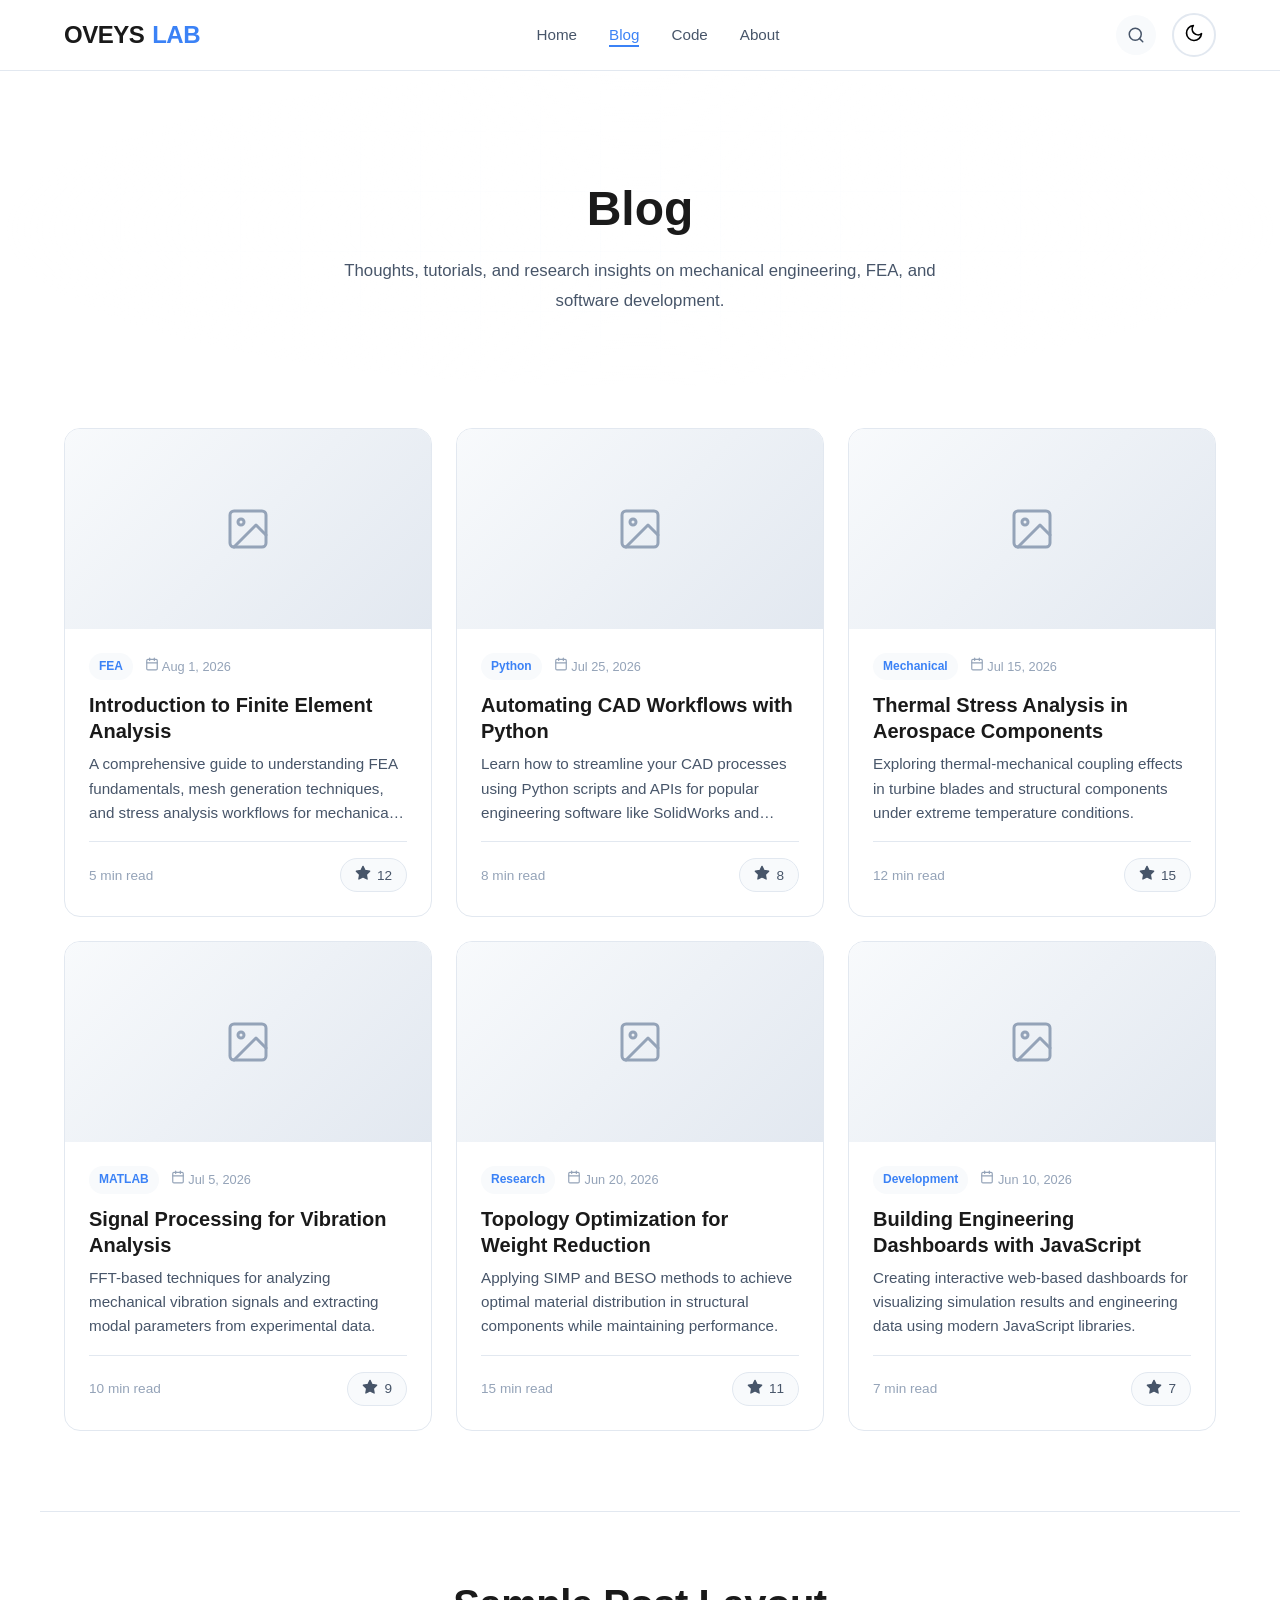
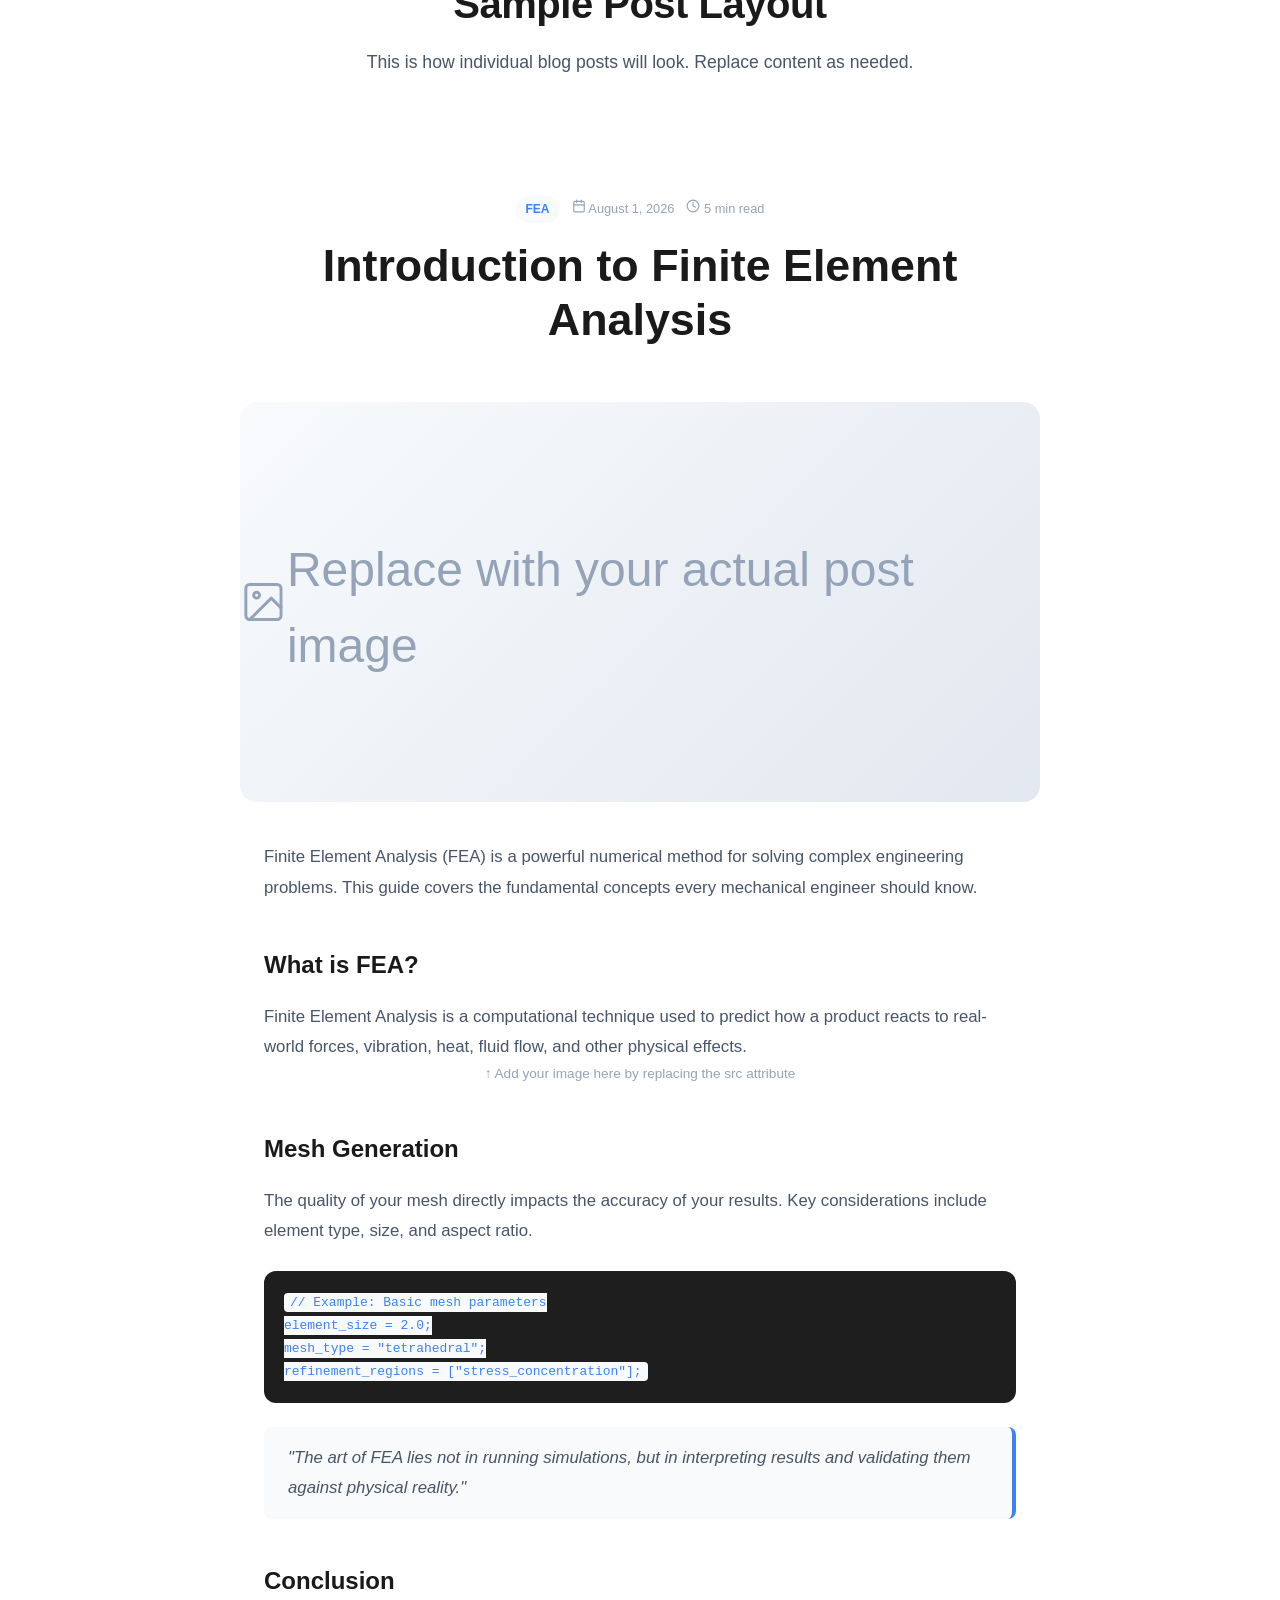
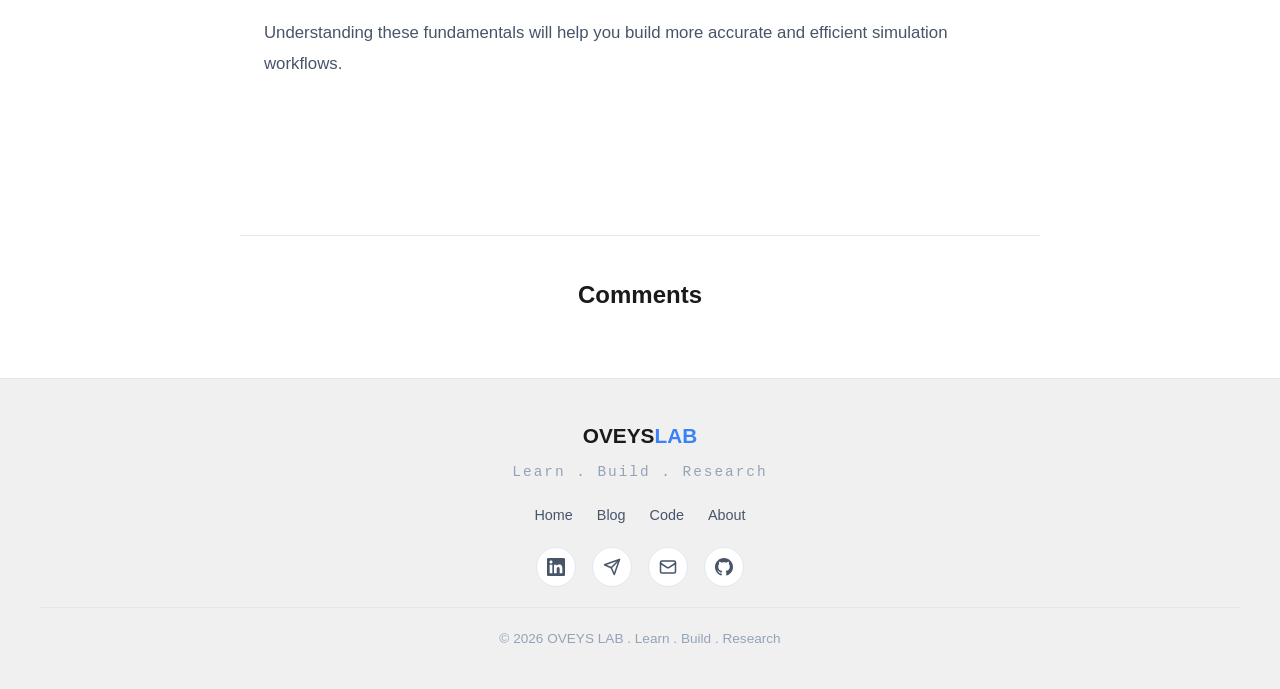
==== blog.html @ b472d4ff "initial commit - OVEYS LAB website" ====
<!DOCTYPE html>
<html lang="en" data-theme="light">
<head>
  <meta charset="UTF-8">
  <meta name="viewport" content="width=device-width, initial-scale=1.0">
  <title>Blog — OVEYS LAB</title>
  <meta name="description" content="Blog posts on engineering, FEA, programming, and research.">
  <link rel="stylesheet" href="css/style.css">
  <link rel="icon" href="data:image/svg+xml,<svg xmlns='http://www.w3.org/2000/svg' viewBox='0 0 100 100'><text y='.9em' font-size='90'>⚙️</text></svg>">
</head>
<body>
  <!-- Theme Reveal Overlay -->
  <div class="theme-reveal"></div>

  <!-- Search Overlay -->
  <div class="search-overlay">
    <button class="search-close" aria-label="Close search"><svg xmlns="http://www.w3.org/2000/svg" width="20" height="20" viewBox="0 0 24 24" fill="none" stroke="currentColor" stroke-width="2" stroke-linecap="round" stroke-linejoin="round"><path d="M18 6 6 18M6 6l12 12"/></svg></button>
    <div class="search-box">
      <div class="search-input-wrapper">
        <svg xmlns="http://www.w3.org/2000/svg" width="18" height="18" viewBox="0 0 24 24" fill="none" stroke="currentColor" stroke-width="2" stroke-linecap="round" stroke-linejoin="round"><circle cx="11" cy="11" r="8"/><path d="m21 21-4.35-4.35"/></svg>
        <input type="text" class="search-input" placeholder="Search blog posts..." autocomplete="off">
      </div>
    </div>
  </div>

  <!-- Mobile Menu -->
  <div class="mobile-menu-overlay"></div>
  <div class="mobile-menu">
    <button class="search-close mobile-menu-close" style="position:absolute;top:16px;left:16px;" aria-label="Close menu"><svg xmlns="http://www.w3.org/2000/svg" width="20" height="20" viewBox="0 0 24 24" fill="none" stroke="currentColor" stroke-width="2" stroke-linecap="round" stroke-linejoin="round"><path d="M18 6 6 18M6 6l12 12"/></svg></button>
    <ul class="mobile-menu-links">
      <li><a href="index.html">Home</a></li>
      <li><a href="blog.html" class="active">Blog</a></li>
      <li><a href="code.html">Code</a></li>
      <li><a href="about.html">About</a></li>
    </ul>
  </div>

  <!-- Navbar -->
  <nav class="navbar">
    <div class="nav-container">
      <a href="index.html" class="nav-logo">OVEYS<span>LAB</span></a>
      <ul class="nav-links">
        <li><a href="index.html">Home</a></li>
        <li><a href="blog.html" class="active">Blog</a></li>
        <li><a href="code.html">Code</a></li>
        <li><a href="about.html">About</a></li>
      </ul>
      <div class="nav-actions">
        <button class="search-btn" aria-label="Search"><svg xmlns="http://www.w3.org/2000/svg" width="18" height="18" viewBox="0 0 24 24" fill="none" stroke="currentColor" stroke-width="2" stroke-linecap="round" stroke-linejoin="round"><circle cx="11" cy="11" r="8"/><path d="m21 21-4.35-4.35"/></svg></button>
        <button class="theme-toggle" aria-label="Toggle theme">
          <span class="theme-icon sun"><svg xmlns="http://www.w3.org/2000/svg" width="20" height="20" viewBox="0 0 24 24" fill="none" stroke="currentColor" stroke-width="2" stroke-linecap="round" stroke-linejoin="round"><circle cx="12" cy="12" r="5"/><path d="M12 1v2M12 21v2M4.22 4.22l1.42 1.42M18.36 18.36l1.42 1.42M1 12h2M21 12h2M4.22 19.78l1.42-1.42M18.36 5.64l1.42-1.42"/></svg></span>
          <span class="theme-icon moon"><svg xmlns="http://www.w3.org/2000/svg" width="20" height="20" viewBox="0 0 24 24" fill="none" stroke="currentColor" stroke-width="2" stroke-linecap="round" stroke-linejoin="round"><path d="M21 12.79A9 9 0 1 1 11.21 3 7 7 0 0 0 21 12.79z"/></svg></span>
        </button>
        <button class="mobile-menu-btn" aria-label="Menu">
          <span></span><span></span><span></span>
        </button>
      </div>
    </div>
  </nav>

  <!-- Main Content -->
  <main class="page-wrapper">
    <!-- Blog Header -->
    <section class="about-hero" style="padding:100px 24px 40px;">
      <div class="cad-grid"></div>
      <div class="about-profile" style="position:relative; z-index:1;">
        <h1 class="about-name" style="font-size:clamp(2rem,5vw,3rem);">Blog</h1>
        <p class="about-bio">Thoughts, tutorials, and research insights on mechanical engineering, FEA, and software development.</p>
      </div>
    </section>

    <!-- Blog Posts Grid -->
    <section class="section" style="padding-top:40px;">
      <div class="cards-grid stagger-children">
        <!-- Post 1 -->
        <article class="card fade-in">
          <div class="card-image-placeholder">
            <svg xmlns="http://www.w3.org/2000/svg" width="48" height="48" viewBox="0 0 24 24" fill="none" stroke="currentColor" stroke-width="1.5" stroke-linecap="round" stroke-linejoin="round"><rect x="3" y="3" width="18" height="18" rx="2" ry="2"/><circle cx="8.5" cy="8.5" r="1.5"/><polyline points="21 15 16 10 5 21"/></svg>
          </div>
          <div class="card-body">
            <div class="card-meta">
              <span class="card-category">FEA</span>
              <span><svg xmlns="http://www.w3.org/2000/svg" width="14" height="14" viewBox="0 0 24 24" fill="none" stroke="currentColor" stroke-width="2" stroke-linecap="round" stroke-linejoin="round"><rect x="3" y="4" width="18" height="18" rx="2" ry="2"/><line x1="16" y1="2" x2="16" y2="6"/><line x1="8" y1="2" x2="8" y2="6"/><line x1="3" y1="10" x2="21" y2="10"/></svg> Aug 1, 2026</span>
            </div>
            <h3 class="card-title">Introduction to Finite Element Analysis</h3>
            <p class="card-excerpt">A comprehensive guide to understanding FEA fundamentals, mesh generation techniques, and stress analysis workflows for mechanical engineers.</p>
            <div class="card-footer">
              <span class="card-date">5 min read</span>
              <button class="like-btn" data-post-id="blog-post-1" data-base-count="12">
                <span class="star"><svg xmlns="http://www.w3.org/2000/svg" width="16" height="16" viewBox="0 0 24 24" fill="currentColor" stroke="currentColor" stroke-width="2" stroke-linecap="round" stroke-linejoin="round"><polygon points="12 2 15.09 8.26 22 9.27 17 14.14 18.18 21.02 12 17.77 5.82 21.02 7 14.14 2 9.27 8.91 8.26 12 2"/></svg></span>
                <span class="like-count">12</span>
              </button>
            </div>
          </div>
        </article>

        <!-- Post 2 -->
        <article class="card fade-in">
          <div class="card-image-placeholder">
            <svg xmlns="http://www.w3.org/2000/svg" width="48" height="48" viewBox="0 0 24 24" fill="none" stroke="currentColor" stroke-width="1.5" stroke-linecap="round" stroke-linejoin="round"><rect x="3" y="3" width="18" height="18" rx="2" ry="2"/><circle cx="8.5" cy="8.5" r="1.5"/><polyline points="21 15 16 10 5 21"/></svg>
          </div>
          <div class="card-body">
            <div class="card-meta">
              <span class="card-category">Python</span>
              <span><svg xmlns="http://www.w3.org/2000/svg" width="14" height="14" viewBox="0 0 24 24" fill="none" stroke="currentColor" stroke-width="2" stroke-linecap="round" stroke-linejoin="round"><rect x="3" y="4" width="18" height="18" rx="2" ry="2"/><line x1="16" y1="2" x2="16" y2="6"/><line x1="8" y1="2" x2="8" y2="6"/><line x1="3" y1="10" x2="21" y2="10"/></svg> Jul 25, 2026</span>
            </div>
            <h3 class="card-title">Automating CAD Workflows with Python</h3>
            <p class="card-excerpt">Learn how to streamline your CAD processes using Python scripts and APIs for popular engineering software like SolidWorks and FreeCAD.</p>
            <div class="card-footer">
              <span class="card-date">8 min read</span>
              <button class="like-btn" data-post-id="blog-post-2" data-base-count="8">
                <span class="star"><svg xmlns="http://www.w3.org/2000/svg" width="16" height="16" viewBox="0 0 24 24" fill="currentColor" stroke="currentColor" stroke-width="2" stroke-linecap="round" stroke-linejoin="round"><polygon points="12 2 15.09 8.26 22 9.27 17 14.14 18.18 21.02 12 17.77 5.82 21.02 7 14.14 2 9.27 8.91 8.26 12 2"/></svg></span>
                <span class="like-count">8</span>
              </button>
            </div>
          </div>
        </article>

        <!-- Post 3 -->
        <article class="card fade-in">
          <div class="card-image-placeholder">
            <svg xmlns="http://www.w3.org/2000/svg" width="48" height="48" viewBox="0 0 24 24" fill="none" stroke="currentColor" stroke-width="1.5" stroke-linecap="round" stroke-linejoin="round"><rect x="3" y="3" width="18" height="18" rx="2" ry="2"/><circle cx="8.5" cy="8.5" r="1.5"/><polyline points="21 15 16 10 5 21"/></svg>
          </div>
          <div class="card-body">
            <div class="card-meta">
              <span class="card-category">Mechanical</span>
              <span><svg xmlns="http://www.w3.org/2000/svg" width="14" height="14" viewBox="0 0 24 24" fill="none" stroke="currentColor" stroke-width="2" stroke-linecap="round" stroke-linejoin="round"><rect x="3" y="4" width="18" height="18" rx="2" ry="2"/><line x1="16" y1="2" x2="16" y2="6"/><line x1="8" y1="2" x2="8" y2="6"/><line x1="3" y1="10" x2="21" y2="10"/></svg> Jul 15, 2026</span>
            </div>
            <h3 class="card-title">Thermal Stress Analysis in Aerospace Components</h3>
            <p class="card-excerpt">Exploring thermal-mechanical coupling effects in turbine blades and structural components under extreme temperature conditions.</p>
            <div class="card-footer">
              <span class="card-date">12 min read</span>
              <button class="like-btn" data-post-id="blog-post-3" data-base-count="15">
                <span class="star"><svg xmlns="http://www.w3.org/2000/svg" width="16" height="16" viewBox="0 0 24 24" fill="currentColor" stroke="currentColor" stroke-width="2" stroke-linecap="round" stroke-linejoin="round"><polygon points="12 2 15.09 8.26 22 9.27 17 14.14 18.18 21.02 12 17.77 5.82 21.02 7 14.14 2 9.27 8.91 8.26 12 2"/></svg></span>
                <span class="like-count">15</span>
              </button>
            </div>
          </div>
        </article>

        <!-- Post 4 -->
        <article class="card fade-in">
          <div class="card-image-placeholder">
            <svg xmlns="http://www.w3.org/2000/svg" width="48" height="48" viewBox="0 0 24 24" fill="none" stroke="currentColor" stroke-width="1.5" stroke-linecap="round" stroke-linejoin="round"><rect x="3" y="3" width="18" height="18" rx="2" ry="2"/><circle cx="8.5" cy="8.5" r="1.5"/><polyline points="21 15 16 10 5 21"/></svg>
          </div>
          <div class="card-body">
            <div class="card-meta">
              <span class="card-category">MATLAB</span>
              <span><svg xmlns="http://www.w3.org/2000/svg" width="14" height="14" viewBox="0 0 24 24" fill="none" stroke="currentColor" stroke-width="2" stroke-linecap="round" stroke-linejoin="round"><rect x="3" y="4" width="18" height="18" rx="2" ry="2"/><line x1="16" y1="2" x2="16" y2="6"/><line x1="8" y1="2" x2="8" y2="6"/><line x1="3" y1="10" x2="21" y2="10"/></svg> Jul 5, 2026</span>
            </div>
            <h3 class="card-title">Signal Processing for Vibration Analysis</h3>
            <p class="card-excerpt">FFT-based techniques for analyzing mechanical vibration signals and extracting modal parameters from experimental data.</p>
            <div class="card-footer">
              <span class="card-date">10 min read</span>
              <button class="like-btn" data-post-id="blog-post-4" data-base-count="9">
                <span class="star"><svg xmlns="http://www.w3.org/2000/svg" width="16" height="16" viewBox="0 0 24 24" fill="currentColor" stroke="currentColor" stroke-width="2" stroke-linecap="round" stroke-linejoin="round"><polygon points="12 2 15.09 8.26 22 9.27 17 14.14 18.18 21.02 12 17.77 5.82 21.02 7 14.14 2 9.27 8.91 8.26 12 2"/></svg></span>
                <span class="like-count">9</span>
              </button>
            </div>
          </div>
        </article>

        <!-- Post 5 -->
        <article class="card fade-in">
          <div class="card-image-placeholder">
            <svg xmlns="http://www.w3.org/2000/svg" width="48" height="48" viewBox="0 0 24 24" fill="none" stroke="currentColor" stroke-width="1.5" stroke-linecap="round" stroke-linejoin="round"><rect x="3" y="3" width="18" height="18" rx="2" ry="2"/><circle cx="8.5" cy="8.5" r="1.5"/><polyline points="21 15 16 10 5 21"/></svg>
          </div>
          <div class="card-body">
            <div class="card-meta">
              <span class="card-category">Research</span>
              <span><svg xmlns="http://www.w3.org/2000/svg" width="14" height="14" viewBox="0 0 24 24" fill="none" stroke="currentColor" stroke-width="2" stroke-linecap="round" stroke-linejoin="round"><rect x="3" y="4" width="18" height="18" rx="2" ry="2"/><line x1="16" y1="2" x2="16" y2="6"/><line x1="8" y1="2" x2="8" y2="6"/><line x1="3" y1="10" x2="21" y2="10"/></svg> Jun 20, 2026</span>
            </div>
            <h3 class="card-title">Topology Optimization for Weight Reduction</h3>
            <p class="card-excerpt">Applying SIMP and BESO methods to achieve optimal material distribution in structural components while maintaining performance.</p>
            <div class="card-footer">
              <span class="card-date">15 min read</span>
              <button class="like-btn" data-post-id="blog-post-5" data-base-count="11">
                <span class="star"><svg xmlns="http://www.w3.org/2000/svg" width="16" height="16" viewBox="0 0 24 24" fill="currentColor" stroke="currentColor" stroke-width="2" stroke-linecap="round" stroke-linejoin="round"><polygon points="12 2 15.09 8.26 22 9.27 17 14.14 18.18 21.02 12 17.77 5.82 21.02 7 14.14 2 9.27 8.91 8.26 12 2"/></svg></span>
                <span class="like-count">11</span>
              </button>
            </div>
          </div>
        </article>

        <!-- Post 6 -->
        <article class="card fade-in">
          <div class="card-image-placeholder">
            <svg xmlns="http://www.w3.org/2000/svg" width="48" height="48" viewBox="0 0 24 24" fill="none" stroke="currentColor" stroke-width="1.5" stroke-linecap="round" stroke-linejoin="round"><rect x="3" y="3" width="18" height="18" rx="2" ry="2"/><circle cx="8.5" cy="8.5" r="1.5"/><polyline points="21 15 16 10 5 21"/></svg>
          </div>
          <div class="card-body">
            <div class="card-meta">
              <span class="card-category">Development</span>
              <span><svg xmlns="http://www.w3.org/2000/svg" width="14" height="14" viewBox="0 0 24 24" fill="none" stroke="currentColor" stroke-width="2" stroke-linecap="round" stroke-linejoin="round"><rect x="3" y="4" width="18" height="18" rx="2" ry="2"/><line x1="16" y1="2" x2="16" y2="6"/><line x1="8" y1="2" x2="8" y2="6"/><line x1="3" y1="10" x2="21" y2="10"/></svg> Jun 10, 2026</span>
            </div>
            <h3 class="card-title">Building Engineering Dashboards with JavaScript</h3>
            <p class="card-excerpt">Creating interactive web-based dashboards for visualizing simulation results and engineering data using modern JavaScript libraries.</p>
            <div class="card-footer">
              <span class="card-date">7 min read</span>
              <button class="like-btn" data-post-id="blog-post-6" data-base-count="7">
                <span class="star"><svg xmlns="http://www.w3.org/2000/svg" width="16" height="16" viewBox="0 0 24 24" fill="currentColor" stroke="currentColor" stroke-width="2" stroke-linecap="round" stroke-linejoin="round"><polygon points="12 2 15.09 8.26 22 9.27 17 14.14 18.18 21.02 12 17.77 5.82 21.02 7 14.14 2 9.27 8.91 8.26 12 2"/></svg></span>
                <span class="like-count">7</span>
              </button>
            </div>
          </div>
        </article>
      </div>
    </section>

    <!-- Sample Post with Disqus (for reference) -->
    <section class="section" style="border-top:1px solid var(--border-color); padding-top:60px;">
      <div class="section-header fade-in">
        <h2 class="section-title">Sample Post Layout</h2>
        <p class="section-subtitle">This is how individual blog posts will look. Replace content as needed.</p>
      </div>
      <article style="max-width:800px; margin:0 auto;">
        <div class="post-header fade-in">
          <div class="card-meta" style="justify-content:center; margin-bottom:16px;">
            <span class="card-category">FEA</span>
            <span><svg xmlns="http://www.w3.org/2000/svg" width="14" height="14" viewBox="0 0 24 24" fill="none" stroke="currentColor" stroke-width="2" stroke-linecap="round" stroke-linejoin="round"><rect x="3" y="4" width="18" height="18" rx="2" ry="2"/><line x1="16" y1="2" x2="16" y2="6"/><line x1="8" y1="2" x2="8" y2="6"/><line x1="3" y1="10" x2="21" y2="10"/></svg> August 1, 2026</span>
            <span><svg xmlns="http://www.w3.org/2000/svg" width="14" height="14" viewBox="0 0 24 24" fill="none" stroke="currentColor" stroke-width="2" stroke-linecap="round" stroke-linejoin="round"><circle cx="12" cy="12" r="10"/><polyline points="12 6 12 12 16 14"/></svg> 5 min read</span>
          </div>
          <h1 class="post-title">Introduction to Finite Element Analysis</h1>
        </div>
        <div class="post-image fade-in">
          <div class="card-image-placeholder" style="height:400px; border-radius:var(--radius-lg);">
            <svg xmlns="http://www.w3.org/2000/svg" width="48" height="48" viewBox="0 0 24 24" fill="none" stroke="currentColor" stroke-width="1.5" stroke-linecap="round" stroke-linejoin="round"><rect x="3" y="3" width="18" height="18" rx="2" ry="2"/><circle cx="8.5" cy="8.5" r="1.5"/><polyline points="21 15 16 10 5 21"/></svg>
            <p style="margin-top:12px; color:var(--text-muted);">Replace with your actual post image</p>
          </div>
        </div>
        <div class="post-content fade-in">
          <p>Finite Element Analysis (FEA) is a powerful numerical method for solving complex engineering problems. This guide covers the fundamental concepts every mechanical engineer should know.</p>

          <h2>What is FEA?</h2>
          <p>Finite Element Analysis is a computational technique used to predict how a product reacts to real-world forces, vibration, heat, fluid flow, and other physical effects.</p>

          <img src="" alt="FEA Mesh Example" onerror="this.style.display='none'" style="width:100%; height:300px; object-fit:cover; background:var(--bg-secondary); border-radius:var(--radius-md);">
          <p style="text-align:center; color:var(--text-muted); font-size:0.85rem; margin-top:-16px;">↑ Add your image here by replacing the src attribute</p>

          <h2>Mesh Generation</h2>
          <p>The quality of your mesh directly impacts the accuracy of your results. Key considerations include element type, size, and aspect ratio.</p>

          <pre><code>// Example: Basic mesh parameters
element_size = 2.0;
mesh_type = "tetrahedral";
refinement_regions = ["stress_concentration"];</code></pre>

          <blockquote>
            "The art of FEA lies not in running simulations, but in interpreting results and validating them against physical reality."
          </blockquote>

          <h2>Conclusion</h2>
          <p>Understanding these fundamentals will help you build more accurate and efficient simulation workflows.</p>
        </div>
      </article>
    </section>

    <!-- Comments Section -->
    <section class="comments-section">
      <h3 class="comments-title">Comments</h3>
      <div id="disqus_thread"></div>
    </section>
  </main>

  <!-- Footer -->
  <footer class="footer">
    <div class="footer-content">
      <div class="footer-brand">OVEYS<span>LAB</span></div>
      <div class="footer-tagline">Learn . Build . Research</div>
      <div class="footer-links">
        <a href="index.html">Home</a>
        <a href="blog.html">Blog</a>
        <a href="code.html">Code</a>
        <a href="about.html">About</a>
      </div>
      <div class="footer-social">
        <a href="https://www.linkedin.com/in/oveys-dadash-tabar-5076a5373?utm_source=share_via&utm_content=profile&utm_medium=member_android" aria-label="LinkedIn"><svg xmlns="http://www.w3.org/2000/svg" width="18" height="18" viewBox="0 0 24 24" fill="currentColor"><path d="M20.447 20.452h-3.554v-5.569c0-1.328-.027-3.037-1.852-3.037-1.853 0-2.136 1.445-2.136 2.939v5.667H9.351V9h3.414v1.561h.046c.477-.9 1.637-1.85 3.37-1.85 3.601 0 4.267 2.37 4.267 5.455v6.286zM5.337 7.433c-1.144 0-2.063-.926-2.063-2.065 0-1.138.92-2.063 2.063-2.063 1.14 0 2.064.925 2.064 2.063 0 1.139-.925 2.065-2.064 2.065zm1.782 13.019H3.555V9h3.564v11.452zM22.225 0H1.771C.792 0 0 .774 0 1.729v20.542C0 23.227.792 24 1.771 24h20.451C23.2 24 24 23.227 24 22.271V1.729C24 .774 23.2 0 22.222 0h.003z"/></svg></a>
        <a href="https://t.me/Oveys_Dt_6174" aria-label="Telegram"><svg xmlns="http://www.w3.org/2000/svg" width="18" height="18" viewBox="0 0 24 24" fill="none" stroke="currentColor" stroke-width="2" stroke-linecap="round" stroke-linejoin="round"><line x1="22" y1="2" x2="11" y2="13"/><polygon points="22 2 15 22 11 13 2 9 22 2"/></svg></a>
        <a href="mailto:oveysdt85@gmail.com" aria-label="Email"><svg xmlns="http://www.w3.org/2000/svg" width="18" height="18" viewBox="0 0 24 24" fill="none" stroke="currentColor" stroke-width="2" stroke-linecap="round" stroke-linejoin="round"><rect x="2" y="4" width="20" height="16" rx="2"/><path d="m22 7-8.97 5.7a1.94 1.94 0 0 1-2.06 0L2 7"/></svg></a>
        <a href="https://github.com/oveysdd" aria-label="GitHub"><svg xmlns="http://www.w3.org/2000/svg" width="18" height="18" viewBox="0 0 24 24" fill="currentColor"><path d="M12 0c-6.626 0-12 5.373-12 12 0 5.302 3.438 9.8 8.207 11.387.599.111.793-.261.793-.577v-2.234c-3.338.726-4.033-1.416-4.033-1.416-.546-1.387-1.333-1.756-1.333-1.756-1.089-.745.083-.729.083-.729 1.205.084 1.839 1.237 1.839 1.237 1.07 1.834 2.807 1.304 3.492.997.107-.775.418-1.305.762-1.604-2.665-.305-5.467-1.334-5.467-5.931 0-1.311.469-2.381 1.236-3.221-.124-.303-.535-1.524.117-3.176 0 0 1.008-.322 3.301 1.23.957-.266 1.983-.399 3.003-.404 1.02.005 2.047.138 3.006.404 2.291-1.552 3.297-1.23 3.297-1.23.653 1.653.242 2.874.118 3.176.77.84 1.235 1.911 1.235 3.221 0 4.609-2.807 5.624-5.479 5.921.43.372.823 1.102.823 2.222v3.293c0 .319.192.694.801.576 4.765-1.589 8.199-6.086 8.199-11.386 0-6.627-5.373-12-12-12z"/></svg></a>
      </div>
      <div class="footer-bottom">
        © 2026 OVEYS LAB . Learn . Build . Research
      </div>
    </div>
  </footer>

  <!-- Scroll to Top -->
  <button class="scroll-top" aria-label="Scroll to top"><svg xmlns="http://www.w3.org/2000/svg" width="20" height="20" viewBox="0 0 24 24" fill="none" stroke="currentColor" stroke-width="2" stroke-linecap="round" stroke-linejoin="round"><path d="m18 15-6-6-6 6"/></svg></button>

  <script src="js/main.js"></script>
</body>
</html>
---- css/style.css ----
/* ============================================
   OVEYS LAB - Global Styles
   ============================================ */

/* CSS Variables */
:root {
  --accent: #3b82f6;
  --accent-hover: #2563eb;
  --accent-light: #60a5fa;

  --bg-primary: #ffffff;
  --bg-secondary: #f8fafc;
  --bg-card: #ffffff;
  --bg-footer: #f0f0f0;
  --bg-cad: rgba(59, 130, 246, 0.03);

  --text-primary: #1a1a1a;
  --text-secondary: #475569;
  --text-muted: #94a3b8;
  --text-footer: #1a1a1a;

  --border-color: #e2e8f0;
  --shadow-sm: 0 1px 2px 0 rgba(0, 0, 0, 0.05);
  --shadow-md: 0 4px 6px -1px rgba(0, 0, 0, 0.1), 0 2px 4px -2px rgba(0, 0, 0, 0.1);
  --shadow-lg: 0 10px 15px -3px rgba(0, 0, 0, 0.1), 0 4px 6px -4px rgba(0, 0, 0, 0.1);
  --shadow-hover: 0 20px 25px -5px rgba(0, 0, 0, 0.1), 0 8px 10px -6px rgba(0, 0, 0, 0.1);

  --radius-sm: 8px;
  --radius-md: 12px;
  --radius-lg: 16px;
  --radius-xl: 24px;

  --transition-fast: 0.2s ease;
  --transition-normal: 0.3s ease;
  --transition-slow: 0.5s ease;

  --font-mono: 'SF Mono', 'Fira Code', 'Consolas', monospace;
  --font-sans: -apple-system, BlinkMacSystemFont, 'Segoe UI', Roboto, 'Helvetica Neue', Arial, sans-serif;
}

[data-theme="dark"] {
  --bg-primary: #0a0a0a;
  --bg-secondary: #111111;
  --bg-card: #161616;
  --bg-footer: #1a1a1a;
  --bg-cad: rgba(59, 130, 246, 0.05);

  --text-primary: #f0f0f0;
  --text-secondary: #a1a1aa;
  --text-muted: #71717a;
  --text-footer: #f0f0f0;

  --border-color: #27272a;
  --shadow-sm: 0 1px 2px 0 rgba(0, 0, 0, 0.3);
  --shadow-md: 0 4px 6px -1px rgba(0, 0, 0, 0.4), 0 2px 4px -2px rgba(0, 0, 0, 0.3);
  --shadow-lg: 0 10px 15px -3px rgba(0, 0, 0, 0.5), 0 4px 6px -4px rgba(0, 0, 0, 0.4);
  --shadow-hover: 0 20px 25px -5px rgba(0, 0, 0, 0.6), 0 8px 10px -6px rgba(0, 0, 0, 0.5);
}

/* Reset & Base */
*, *::before, *::after {
  margin: 0;
  padding: 0;
  box-sizing: border-box;
}

html {
  scroll-behavior: smooth;
  font-size: 16px;
}

body {
  font-family: var(--font-sans);
  background-color: var(--bg-primary);
  color: var(--text-primary);
  line-height: 1.6;
  transition: background-color var(--transition-normal), color var(--transition-normal);
  overflow-x: hidden;
  min-height: 100vh;
  display: flex;
  flex-direction: column;
}

a {
  color: var(--accent);
  text-decoration: none;
  transition: color var(--transition-fast);
}

a:hover {
  color: var(--accent-hover);
}

img {
  max-width: 100%;
  height: auto;
  display: block;
}

/* ============================================
   Custom Scrollbar
   ============================================ */
::-webkit-scrollbar {
  width: 10px;
}

::-webkit-scrollbar-track {
  background: var(--bg-secondary);
}

::-webkit-scrollbar-thumb {
  background: var(--accent);
  border-radius: 5px;
  border: 2px solid var(--bg-secondary);
}

::-webkit-scrollbar-thumb:hover {
  background: var(--accent-hover);
}

/* Firefox */
* {
  scrollbar-width: thin;
  scrollbar-color: var(--accent) var(--bg-secondary);
}

/* ============================================
   Theme Toggle - Circular Reveal Effect
   ============================================ */
.theme-toggle {
  position: relative;
  width: 44px;
  height: 44px;
  border-radius: 50%;
  border: 2px solid var(--border-color);
  background: var(--bg-card);
  cursor: pointer;
  display: flex;
  align-items: center;
  justify-content: center;
  transition: transform var(--transition-fast), border-color var(--transition-fast);
  overflow: hidden;
  z-index: 100;
}

.theme-toggle:hover {
  transform: scale(1.1);
  border-color: var(--accent);
}

.theme-toggle:active {
  transform: scale(0.95);
}

.theme-icon {
  position: absolute;
  font-size: 20px;
  transition: all 0.4s cubic-bezier(0.68, -0.55, 0.265, 1.55);
}

.theme-icon.sun {
  opacity: 0;
  transform: rotate(-90deg) scale(0);
}

.theme-icon.moon {
  opacity: 1;
  transform: rotate(0) scale(1);
}

[data-theme="dark"] .theme-icon.sun {
  opacity: 1;
  transform: rotate(0) scale(1);
}

[data-theme="dark"] .theme-icon.moon {
  opacity: 0;
  transform: rotate(90deg) scale(0);
}

/* Circular Reveal Overlay */
.theme-reveal {
  position: fixed;
  top: 0;
  left: 0;
  width: 100vw;
  height: 100vh;
  pointer-events: none;
  z-index: 9999;
  clip-path: circle(0% at var(--x, 50%) var(--y, 50%));
  transition: clip-path 0.8s cubic-bezier(0.4, 0, 0.2, 1);
}

.theme-reveal.active {
  clip-path: circle(150% at var(--x, 50%) var(--y, 50%));
}

.theme-reveal.light {
  background: #ffffff;
}

.theme-reveal.dark {
  background: #0a0a0a;
}

/* ============================================
   Navigation
   ============================================ */
.navbar {
  position: sticky;
  top: 0;
  z-index: 1000;
  background: rgba(var(--bg-primary-rgb, 255, 255, 255), 0.8);
  backdrop-filter: blur(20px);
  -webkit-backdrop-filter: blur(20px);
  border-bottom: 1px solid var(--border-color);
  transition: background var(--transition-normal), border-color var(--transition-normal);
}

[data-theme="dark"] .navbar {
  background: rgba(10, 10, 10, 0.8);
}

.nav-container {
  max-width: 1200px;
  margin: 0 auto;
  padding: 0 24px;
  height: 70px;
  display: flex;
  align-items: center;
  justify-content: space-between;
}

.nav-logo {
  font-size: 1.5rem;
  font-weight: 800;
  color: var(--text-primary);
  letter-spacing: -0.5px;
  display: flex;
  align-items: center;
  gap: 8px;
}

.nav-logo span {
  color: var(--accent);
}

.nav-links {
  display: flex;
  align-items: center;
  gap: 32px;
  list-style: none;
}

.nav-links a {
  color: var(--text-secondary);
  font-weight: 500;
  font-size: 0.95rem;
  position: relative;
  padding: 4px 0;
}

.nav-links a::after {
  content: '';
  position: absolute;
  bottom: 0;
  left: 0;
  width: 0;
  height: 2px;
  background: var(--accent);
  transition: width var(--transition-fast);
}

.nav-links a:hover,
.nav-links a.active {
  color: var(--accent);
}

.nav-links a:hover::after,
.nav-links a.active::after {
  width: 100%;
}

.nav-actions {
  display: flex;
  align-items: center;
  gap: 16px;
}

.search-btn {
  width: 40px;
  height: 40px;
  border-radius: 50%;
  border: none;
  background: var(--bg-secondary);
  color: var(--text-secondary);
  cursor: pointer;
  display: flex;
  align-items: center;
  justify-content: center;
  transition: all var(--transition-fast);
}

.search-btn:hover {
  background: var(--accent);
  color: white;
  transform: scale(1.1);
}

/* Mobile Menu */
.mobile-menu-btn {
  display: none;
  flex-direction: column;
  gap: 5px;
  background: none;
  border: none;
  cursor: pointer;
  padding: 5px;
}

.mobile-menu-btn span {
  display: block;
  width: 24px;
  height: 2px;
  background: var(--text-primary);
  transition: all var(--transition-fast);
}

/* ============================================
   Search Overlay
   ============================================ */
.search-overlay {
  position: fixed;
  top: 0;
  left: 0;
  width: 100%;
  height: 100%;
  background: rgba(0, 0, 0, 0.5);
  backdrop-filter: blur(10px);
  z-index: 2000;
  display: flex;
  align-items: flex-start;
  justify-content: center;
  padding-top: 120px;
  opacity: 0;
  visibility: hidden;
  transition: all var(--transition-normal);
}

.search-overlay.active {
  opacity: 1;
  visibility: visible;
}

.search-box {
  width: 90%;
  max-width: 600px;
  background: var(--bg-card);
  border-radius: var(--radius-lg);
  padding: 24px;
  box-shadow: var(--shadow-lg);
  transform: translateY(-20px);
  transition: transform var(--transition-normal);
}

.search-overlay.active .search-box {
  transform: translateY(0);
}

.search-input-wrapper {
  display: flex;
  align-items: center;
  gap: 12px;
  padding: 12px 16px;
  background: var(--bg-secondary);
  border-radius: var(--radius-md);
  border: 2px solid transparent;
  transition: border-color var(--transition-fast);
}

.search-input-wrapper:focus-within {
  border-color: var(--accent);
}

.search-input {
  flex: 1;
  border: none;
  background: none;
  outline: none;
  font-size: 1.1rem;
  color: var(--text-primary);
  font-family: var(--font-sans);
}

.search-input::placeholder {
  color: var(--text-muted);
}

.search-close {
  position: absolute;
  top: 24px;
  right: 24px;
  width: 40px;
  height: 40px;
  border-radius: 50%;
  border: none;
  background: var(--bg-card);
  color: var(--text-primary);
  cursor: pointer;
  display: flex;
  align-items: center;
  justify-content: center;
  font-size: 1.5rem;
  transition: all var(--transition-fast);
}

.search-close:hover {
  background: var(--accent);
  color: white;
  transform: rotate(90deg);
}

/* ============================================
   Hero Section
   ============================================ */
.hero {
  position: relative;
  min-height: 90vh;
  display: flex;
  align-items: center;
  justify-content: center;
  overflow: hidden;
  padding: 80px 24px;
}

/* CAD Grid Background */
.cad-grid {
  position: absolute;
  top: 0;
  left: 0;
  width: 100%;
  height: 100%;
  background-image:
    linear-gradient(var(--bg-cad) 1px, transparent 1px),
    linear-gradient(90deg, var(--bg-cad) 1px, transparent 1px);
  background-size: 60px 60px;
  opacity: 0.6;
  pointer-events: none;
}

.cad-grid::before {
  content: '';
  position: absolute;
  top: 0;
  left: 0;
  right: 0;
  bottom: 0;
  background: radial-gradient(ellipse at center, transparent 0%, var(--bg-primary) 70%);
}

.hero-content {
  position: relative;
  z-index: 1;
  text-align: center;
  max-width: 800px;
}

.hero-badge {
  display: inline-flex;
  align-items: center;
  gap: 8px;
  padding: 8px 16px;
  background: var(--bg-secondary);
  border: 1px solid var(--border-color);
  border-radius: 100px;
  font-size: 0.875rem;
  color: var(--text-secondary);
  margin-bottom: 24px;
  animation: fadeInDown 0.8s ease;
}

.hero-badge .dot {
  width: 8px;
  height: 8px;
  background: #22c55e;
  border-radius: 50%;
  animation: pulse 2s infinite;
}

.hero-title {
  font-size: clamp(2.5rem, 6vw, 4.5rem);
  font-weight: 800;
  line-height: 1.1;
  margin-bottom: 16px;
  letter-spacing: -1.5px;
  animation: fadeInUp 0.8s ease 0.2s both;
}

.hero-title .highlight {
  color: var(--accent);
  position: relative;
}

.hero-typing {
  font-size: clamp(1.2rem, 3vw, 1.8rem);
  color: var(--text-secondary);
  font-weight: 500;
  margin-bottom: 32px;
  min-height: 2.5em;
  animation: fadeInUp 0.8s ease 0.4s both;
}

.typing-cursor {
  display: inline-block;
  width: 3px;
  height: 1em;
  background: var(--accent);
  margin-left: 4px;
  animation: blink 1s infinite;
  vertical-align: text-bottom;
}

.hero-desc {
  font-size: 1.125rem;
  color: var(--text-secondary);
  max-width: 600px;
  margin: 0 auto 40px;
  animation: fadeInUp 0.8s ease 0.6s both;
}

.hero-buttons {
  display: flex;
  gap: 16px;
  justify-content: center;
  flex-wrap: wrap;
  animation: fadeInUp 0.8s ease 0.8s both;
}

.btn {
  display: inline-flex;
  align-items: center;
  gap: 8px;
  padding: 12px 28px;
  border-radius: var(--radius-md);
  font-weight: 600;
  font-size: 0.95rem;
  transition: all var(--transition-fast);
  cursor: pointer;
  border: none;
  font-family: var(--font-sans);
}

.btn-primary {
  background: var(--accent);
  color: white;
  box-shadow: 0 4px 14px rgba(59, 130, 246, 0.4);
}

.btn-primary:hover {
  background: var(--accent-hover);
  transform: translateY(-2px);
  box-shadow: 0 6px 20px rgba(59, 130, 246, 0.5);
}

.btn-secondary {
  background: var(--bg-secondary);
  color: var(--text-primary);
  border: 1px solid var(--border-color);
}

.btn-secondary:hover {
  background: var(--bg-card);
  border-color: var(--accent);
  transform: translateY(-2px);
}

/* ============================================
   Stats Counter Section
   ============================================ */
.stats-section {
  padding: 60px 24px;
  background: var(--bg-secondary);
  border-top: 1px solid var(--border-color);
  border-bottom: 1px solid var(--border-color);
}

.stats-container {
  max-width: 1000px;
  margin: 0 auto;
  display: grid;
  grid-template-columns: repeat(auto-fit, minmax(200px, 1fr));
  gap: 32px;
  text-align: center;
}

.stat-item {
  padding: 24px;
}

.stat-number {
  font-size: 2.5rem;
  font-weight: 800;
  color: var(--accent);
  line-height: 1;
  margin-bottom: 8px;
  font-family: var(--font-mono);
}

.stat-label {
  color: var(--text-secondary);
  font-size: 0.9rem;
  text-transform: uppercase;
  letter-spacing: 1px;
}

/* ============================================
   Section Styles
   ============================================ */
.section {
  padding: 80px 24px;
  max-width: 1200px;
  margin: 0 auto;
  width: 100%;
}

.section-header {
  text-align: center;
  margin-bottom: 60px;
}

.section-title {
  font-size: clamp(1.8rem, 4vw, 2.5rem);
  font-weight: 800;
  margin-bottom: 12px;
  letter-spacing: -0.5px;
}

.section-subtitle {
  color: var(--text-secondary);
  font-size: 1.1rem;
  max-width: 600px;
  margin: 0 auto;
}

/* ============================================
   Cards - Hover Lift Effect
   ============================================ */
.cards-grid {
  display: grid;
  grid-template-columns: repeat(auto-fill, minmax(320px, 1fr));
  gap: 24px;
}

.card {
  background: var(--bg-card);
  border: 1px solid var(--border-color);
  border-radius: var(--radius-lg);
  overflow: hidden;
  transition: all var(--transition-normal);
  cursor: pointer;
}

.card:hover {
  transform: translateY(-8px);
  box-shadow: var(--shadow-hover);
  border-color: var(--accent);
}

.card-image {
  width: 100%;
  height: 200px;
  object-fit: cover;
  background: var(--bg-secondary);
}

.card-image-placeholder {
  width: 100%;
  height: 200px;
  background: linear-gradient(135deg, var(--bg-secondary) 0%, var(--border-color) 100%);
  display: flex;
  align-items: center;
  justify-content: center;
  color: var(--text-muted);
  font-size: 3rem;
}

.card-body {
  padding: 24px;
}

.card-meta {
  display: flex;
  align-items: center;
  gap: 12px;
  margin-bottom: 12px;
  font-size: 0.8rem;
  color: var(--text-muted);
}

.card-category {
  padding: 4px 10px;
  background: var(--bg-secondary);
  border-radius: 100px;
  color: var(--accent);
  font-weight: 600;
  font-size: 0.75rem;
}

.card-title {
  font-size: 1.25rem;
  font-weight: 700;
  margin-bottom: 8px;
  color: var(--text-primary);
  line-height: 1.3;
}

.card-excerpt {
  color: var(--text-secondary);
  font-size: 0.95rem;
  line-height: 1.6;
  margin-bottom: 16px;
  display: -webkit-box;
  -webkit-line-clamp: 3;
  -webkit-box-orient: vertical;
  overflow: hidden;
}

.card-footer {
  display: flex;
  align-items: center;
  justify-content: space-between;
  padding-top: 16px;
  border-top: 1px solid var(--border-color);
}

.card-date {
  font-size: 0.85rem;
  color: var(--text-muted);
}

/* Like Button */
.like-btn {
  display: inline-flex;
  align-items: center;
  gap: 6px;
  padding: 6px 14px;
  background: var(--bg-secondary);
  border: 1px solid var(--border-color);
  border-radius: 100px;
  cursor: pointer;
  font-size: 0.85rem;
  color: var(--text-secondary);
  transition: all var(--transition-fast);
  font-family: var(--font-sans);
}

.like-btn:hover {
  border-color: var(--accent);
  color: var(--accent);
}

.like-btn.liked {
  background: rgba(59, 130, 246, 0.1);
  border-color: var(--accent);
  color: var(--accent);
}

.like-btn .star {
  font-size: 1rem;
  transition: transform var(--transition-fast);
}

.like-btn:hover .star,
.like-btn.liked .star {
  transform: scale(1.2);
}

/* ============================================
   Code Cards
   ============================================ */
.code-card {
  background: var(--bg-card);
  border: 1px solid var(--border-color);
  border-radius: var(--radius-lg);
  overflow: hidden;
  transition: all var(--transition-normal);
}

.code-card:hover {
  transform: translateY(-6px);
  box-shadow: var(--shadow-hover);
  border-color: var(--accent);
}

.code-header {
  display: flex;
  align-items: center;
  justify-content: space-between;
  padding: 16px 20px;
  background: var(--bg-secondary);
  border-bottom: 1px solid var(--border-color);
}

.code-lang {
  display: flex;
  align-items: center;
  gap: 8px;
  font-size: 0.85rem;
  font-weight: 600;
  color: var(--text-secondary);
}

.lang-dot {
  width: 10px;
  height: 10px;
  border-radius: 50%;
}

.lang-dot.js { background: #f7df1e; }
.lang-dot.py { background: #3776ab; }
.lang-dot.cpp { background: #00599c; }
.lang-dot.matlab { background: #e16737; }

.code-body {
  padding: 20px;
}

.code-title {
  font-size: 1.1rem;
  font-weight: 700;
  margin-bottom: 8px;
}

.code-desc {
  color: var(--text-secondary);
  font-size: 0.9rem;
  margin-bottom: 16px;
}

.code-snippet {
  background: #1e1e1e;
  border-radius: var(--radius-sm);
  padding: 16px;
  overflow-x: auto;
  font-family: var(--font-mono);
  font-size: 0.85rem;
  color: #d4d4d4;
  line-height: 1.5;
}

.code-footer {
  display: flex;
  align-items: center;
  justify-content: space-between;
  padding: 12px 20px;
  border-top: 1px solid var(--border-color);
}

.code-stats {
  display: flex;
  gap: 16px;
  font-size: 0.85rem;
  color: var(--text-muted);
}

/* ============================================
   About Page
   ============================================ */
.about-hero {
  position: relative;
  padding: 100px 24px 60px;
  text-align: center;
  overflow: hidden;
}

.about-hero .cad-grid {
  opacity: 0.4;
}

.about-profile {
  position: relative;
  z-index: 1;
  max-width: 700px;
  margin: 0 auto;
}

.profile-image {
  width: 150px;
  height: 150px;
  border-radius: 50%;
  background: linear-gradient(135deg, var(--accent) 0%, var(--accent-light) 100%);
  margin: 0 auto 24px;
  display: flex;
  align-items: center;
  justify-content: center;
  font-size: 3rem;
  color: white;
  font-weight: 700;
  border: 4px solid var(--bg-card);
  box-shadow: var(--shadow-lg);
}

.about-name {
  font-size: 2rem;
  font-weight: 800;
  margin-bottom: 8px;
}

.about-role {
  color: var(--accent);
  font-weight: 600;
  font-size: 1.1rem;
  margin-bottom: 16px;
}

.about-bio {
  color: var(--text-secondary);
  font-size: 1.05rem;
  line-height: 1.8;
  max-width: 600px;
  margin: 0 auto 32px;
}

.social-links {
  display: flex;
  justify-content: center;
  gap: 16px;
}

.social-link {
  width: 48px;
  height: 48px;
  border-radius: 50%;
  background: var(--bg-secondary);
  border: 1px solid var(--border-color);
  display: flex;
  align-items: center;
  justify-content: center;
  color: var(--text-secondary);
  transition: all var(--transition-fast);
}

.social-link:hover {
  background: var(--accent);
  border-color: var(--accent);
  color: white;
  transform: translateY(-3px);
}

/* Skills Section */
.skills-grid {
  display: grid;
  grid-template-columns: repeat(auto-fill, minmax(250px, 1fr));
  gap: 20px;
}

.skill-item {
  background: var(--bg-card);
  border: 1px solid var(--border-color);
  border-radius: var(--radius-md);
  padding: 20px;
  transition: all var(--transition-fast);
}

.skill-item:hover {
  border-color: var(--accent);
  transform: translateY(-4px);
}

.skill-header {
  display: flex;
  align-items: center;
  justify-content: space-between;
  margin-bottom: 12px;
}

.skill-name {
  font-weight: 600;
  font-size: 0.95rem;
}

.skill-percent {
  font-family: var(--font-mono);
  font-size: 0.85rem;
  color: var(--accent);
  font-weight: 600;
}

.skill-bar {
  height: 6px;
  background: var(--bg-secondary);
  border-radius: 100px;
  overflow: hidden;
}

.skill-progress {
  height: 100%;
  background: linear-gradient(90deg, var(--accent) 0%, var(--accent-light) 100%);
  border-radius: 100px;
  transition: width 1.5s ease;
  width: 0;
}

/* ============================================
   Blog Post Page
   ============================================ */
.post-header {
  padding: 60px 24px 40px;
  text-align: center;
  max-width: 800px;
  margin: 0 auto;
}

.post-title {
  font-size: clamp(1.8rem, 4vw, 2.8rem);
  font-weight: 800;
  margin-bottom: 16px;
  line-height: 1.2;
}

.post-meta {
  display: flex;
  align-items: center;
  justify-content: center;
  gap: 16px;
  color: var(--text-muted);
  font-size: 0.9rem;
  flex-wrap: wrap;
}

.post-image {
  width: 100%;
  max-width: 900px;
  margin: 0 auto 40px;
  border-radius: var(--radius-lg);
  overflow: hidden;
}

.post-image img {
  width: 100%;
  height: auto;
}

.post-content {
  max-width: 800px;
  margin: 0 auto;
  padding: 0 24px 60px;
  font-size: 1.05rem;
  line-height: 1.8;
  color: var(--text-secondary);
}

.post-content h2 {
  color: var(--text-primary);
  font-size: 1.5rem;
  font-weight: 700;
  margin: 40px 0 16px;
}

.post-content h3 {
  color: var(--text-primary);
  font-size: 1.25rem;
  font-weight: 600;
  margin: 32px 0 12px;
}

.post-content p {
  margin-bottom: 16px;
}

.post-content img {
  border-radius: var(--radius-md);
  margin: 24px 0;
  box-shadow: var(--shadow-md);
}

.post-content pre {
  background: #1e1e1e;
  color: #d4d4d4;
  padding: 20px;
  border-radius: var(--radius-md);
  overflow-x: auto;
  margin: 24px 0;
  font-family: var(--font-mono);
  font-size: 0.9rem;
  line-height: 1.6;
}

.post-content code {
  background: var(--bg-secondary);
  padding: 2px 6px;
  border-radius: 4px;
  font-family: var(--font-mono);
  font-size: 0.9em;
  color: var(--accent);
}

.post-content blockquote {
  border-right: 4px solid var(--accent);
  padding: 16px 24px;
  background: var(--bg-secondary);
  border-radius: var(--radius-sm);
  margin: 24px 0;
  font-style: italic;
}

/* Comments Section */
.comments-section {
  max-width: 800px;
  margin: 0 auto;
  padding: 40px 24px;
  border-top: 1px solid var(--border-color);
}

.comments-title {
  font-size: 1.5rem;
  font-weight: 700;
  margin-bottom: 24px;
  text-align: center;
}

/* ============================================
   Footer
   ============================================ */
.footer {
  background: var(--bg-footer);
  color: var(--text-footer);
  padding: 40px 24px;
  margin-top: auto;
  text-align: center;
  border-top: 1px solid var(--border-color);
  transition: background var(--transition-normal), color var(--transition-normal);
}

.footer-content {
  max-width: 1200px;
  margin: 0 auto;
}

.footer-brand {
  font-size: 1.3rem;
  font-weight: 800;
  margin-bottom: 8px;
  color: var(--text-footer);
}

.footer-brand span {
  color: var(--accent);
}

.footer-tagline {
  font-family: var(--font-mono);
  font-size: 0.9rem;
  color: var(--text-muted);
  margin-bottom: 20px;
  letter-spacing: 2px;
}

.footer-links {
  display: flex;
  justify-content: center;
  gap: 24px;
  margin-bottom: 20px;
  flex-wrap: wrap;
}

.footer-links a {
  color: var(--text-secondary);
  font-size: 0.9rem;
  transition: color var(--transition-fast);
}

.footer-links a:hover {
  color: var(--accent);
}

.footer-social {
  display: flex;
  justify-content: center;
  gap: 16px;
  margin-bottom: 20px;
}

.footer-social a {
  width: 40px;
  height: 40px;
  border-radius: 50%;
  background: var(--bg-primary);
  border: 1px solid var(--border-color);
  display: flex;
  align-items: center;
  justify-content: center;
  color: var(--text-secondary);
  transition: all var(--transition-fast);
}

.footer-social a:hover {
  background: var(--accent);
  border-color: var(--accent);
  color: white;
  transform: translateY(-3px);
}

.footer-bottom {
  font-size: 0.85rem;
  color: var(--text-muted);
  border-top: 1px solid var(--border-color);
  padding-top: 20px;
  margin-top: 20px;
}

/* ============================================
   Scroll to Top Button
   ============================================ */
.scroll-top {
  position: fixed;
  bottom: 32px;
  right: 32px;
  width: 48px;
  height: 48px;
  border-radius: 50%;
  background: var(--accent);
  color: white;
  border: none;
  cursor: pointer;
  display: flex;
  align-items: center;
  justify-content: center;
  box-shadow: 0 4px 14px rgba(59, 130, 246, 0.4);
  opacity: 0;
  visibility: hidden;
  transform: translateY(20px);
  transition: all var(--transition-normal);
  z-index: 999;
}

.scroll-top.visible {
  opacity: 1;
  visibility: visible;
  transform: translateY(0);
}

.scroll-top:hover {
  background: var(--accent-hover);
  transform: translateY(-4px);
  box-shadow: 0 6px 20px rgba(59, 130, 246, 0.5);
}

/* ============================================
   Animations
   ============================================ */
@keyframes fadeIn {
  from { opacity: 0; }
  to { opacity: 1; }
}

@keyframes fadeInUp {
  from {
    opacity: 0;
    transform: translateY(30px);
  }
  to {
    opacity: 1;
    transform: translateY(0);
  }
}

@keyframes fadeInDown {
  from {
    opacity: 0;
    transform: translateY(-20px);
  }
  to {
    opacity: 1;
    transform: translateY(0);
  }
}

@keyframes pulse {
  0%, 100% { opacity: 1; }
  50% { opacity: 0.5; }
}

@keyframes blink {
  0%, 100% { opacity: 1; }
  50% { opacity: 0; }
}

@keyframes float {
  0%, 100% { transform: translateY(0); }
  50% { transform: translateY(-10px); }
}

/* Scroll-triggered animations */
.fade-in {
  opacity: 0;
  transform: translateY(30px);
  transition: opacity 0.6s ease, transform 0.6s ease;
}

.fade-in.visible {
  opacity: 1;
  transform: translateY(0);
}

/* Stagger children */
.stagger-children > *:nth-child(1) { transition-delay: 0.1s; }
.stagger-children > *:nth-child(2) { transition-delay: 0.2s; }
.stagger-children > *:nth-child(3) { transition-delay: 0.3s; }
.stagger-children > *:nth-child(4) { transition-delay: 0.4s; }
.stagger-children > *:nth-child(5) { transition-delay: 0.5s; }
.stagger-children > *:nth-child(6) { transition-delay: 0.6s; }

/* ============================================
   Page Transitions
   ============================================ */
.page-wrapper {
  animation: pageFadeIn 0.5s ease;
}

@keyframes pageFadeIn {
  from {
    opacity: 0;
    transform: translateY(10px);
  }
  to {
    opacity: 1;
    transform: translateY(0);
  }
}

/* ============================================
   Responsive Design
   ============================================ */
@media (max-width: 768px) {
  .nav-links {
    display: none;
  }

  .mobile-menu-btn {
    display: flex;
  }

  .hero {
    min-height: 70vh;
    padding: 60px 16px;
  }

  .section {
    padding: 60px 16px;
  }

  .cards-grid {
    grid-template-columns: 1fr;
  }

  .stats-container {
    grid-template-columns: repeat(2, 1fr);
    gap: 16px;
  }

  .stat-number {
    font-size: 2rem;
  }

  .scroll-top {
    bottom: 20px;
    right: 20px;
    width: 44px;
    height: 44px;
  }

  .hero-buttons {
    flex-direction: column;
    align-items: center;
  }

  .btn {
    width: 100%;
    max-width: 280px;
    justify-content: center;
  }
}

@media (max-width: 480px) {
  .nav-container {
    padding: 0 16px;
    height: 60px;
  }

  .nav-logo {
    font-size: 1.2rem;
  }

  .stat-number {
    font-size: 1.5rem;
  }

  .footer-links {
    flex-direction: column;
    gap: 12px;
  }
}

/* ============================================
   Mobile Menu Panel
   ============================================ */
.mobile-menu {
  position: fixed;
  top: 0;
  right: -100%;
  width: 80%;
  max-width: 300px;
  height: 100vh;
  background: var(--bg-card);
  z-index: 1500;
  padding: 80px 24px 24px;
  transition: right var(--transition-normal);
  box-shadow: -10px 0 30px rgba(0, 0, 0, 0.1);
}

.mobile-menu.active {
  right: 0;
}

.mobile-menu-overlay {
  position: fixed;
  top: 0;
  left: 0;
  width: 100%;
  height: 100%;
  background: rgba(0, 0, 0, 0.5);
  z-index: 1400;
  opacity: 0;
  visibility: hidden;
  transition: all var(--transition-normal);
}

.mobile-menu-overlay.active {
  opacity: 1;
  visibility: visible;
}

.mobile-menu-links {
  list-style: none;
  display: flex;
  flex-direction: column;
  gap: 8px;
}

.mobile-menu-links a {
  display: block;
  padding: 12px 16px;
  border-radius: var(--radius-md);
  color: var(--text-primary);
  font-weight: 600;
  font-size: 1.1rem;
  transition: all var(--transition-fast);
}

.mobile-menu-links a:hover,
.mobile-menu-links a.active {
  background: var(--bg-secondary);
  color: var(--accent);
}

/* ============================================
   Utilities
   ============================================ */
.container {
  max-width: 1200px;
  margin: 0 auto;
  padding: 0 24px;
  width: 100%;
}

.text-center { text-align: center; }
.mt-1 { margin-top: 8px; }
.mt-2 { margin-top: 16px; }
.mt-3 { margin-top: 24px; }
.mt-4 { margin-top: 32px; }
.mb-1 { margin-bottom: 8px; }
.mb-2 { margin-bottom: 16px; }
.mb-3 { margin-bottom: 24px; }
.mb-4 { margin-bottom: 32px; }

/* Selection */
::selection {
  background: var(--accent);
  color: white;
}

/* Focus styles */
:focus-visible {
  outline: 2px solid var(--accent);
  outline-offset: 2px;
}


/* ============================================
   Typing Animation Styles
   ============================================ */
.typing-text {
  display: inline;
  color: var(--text-secondary);
}

/* ============================================
   Counter Animation Styles
   ============================================ */
.counter {
  font-variant-numeric: tabular-nums;
}
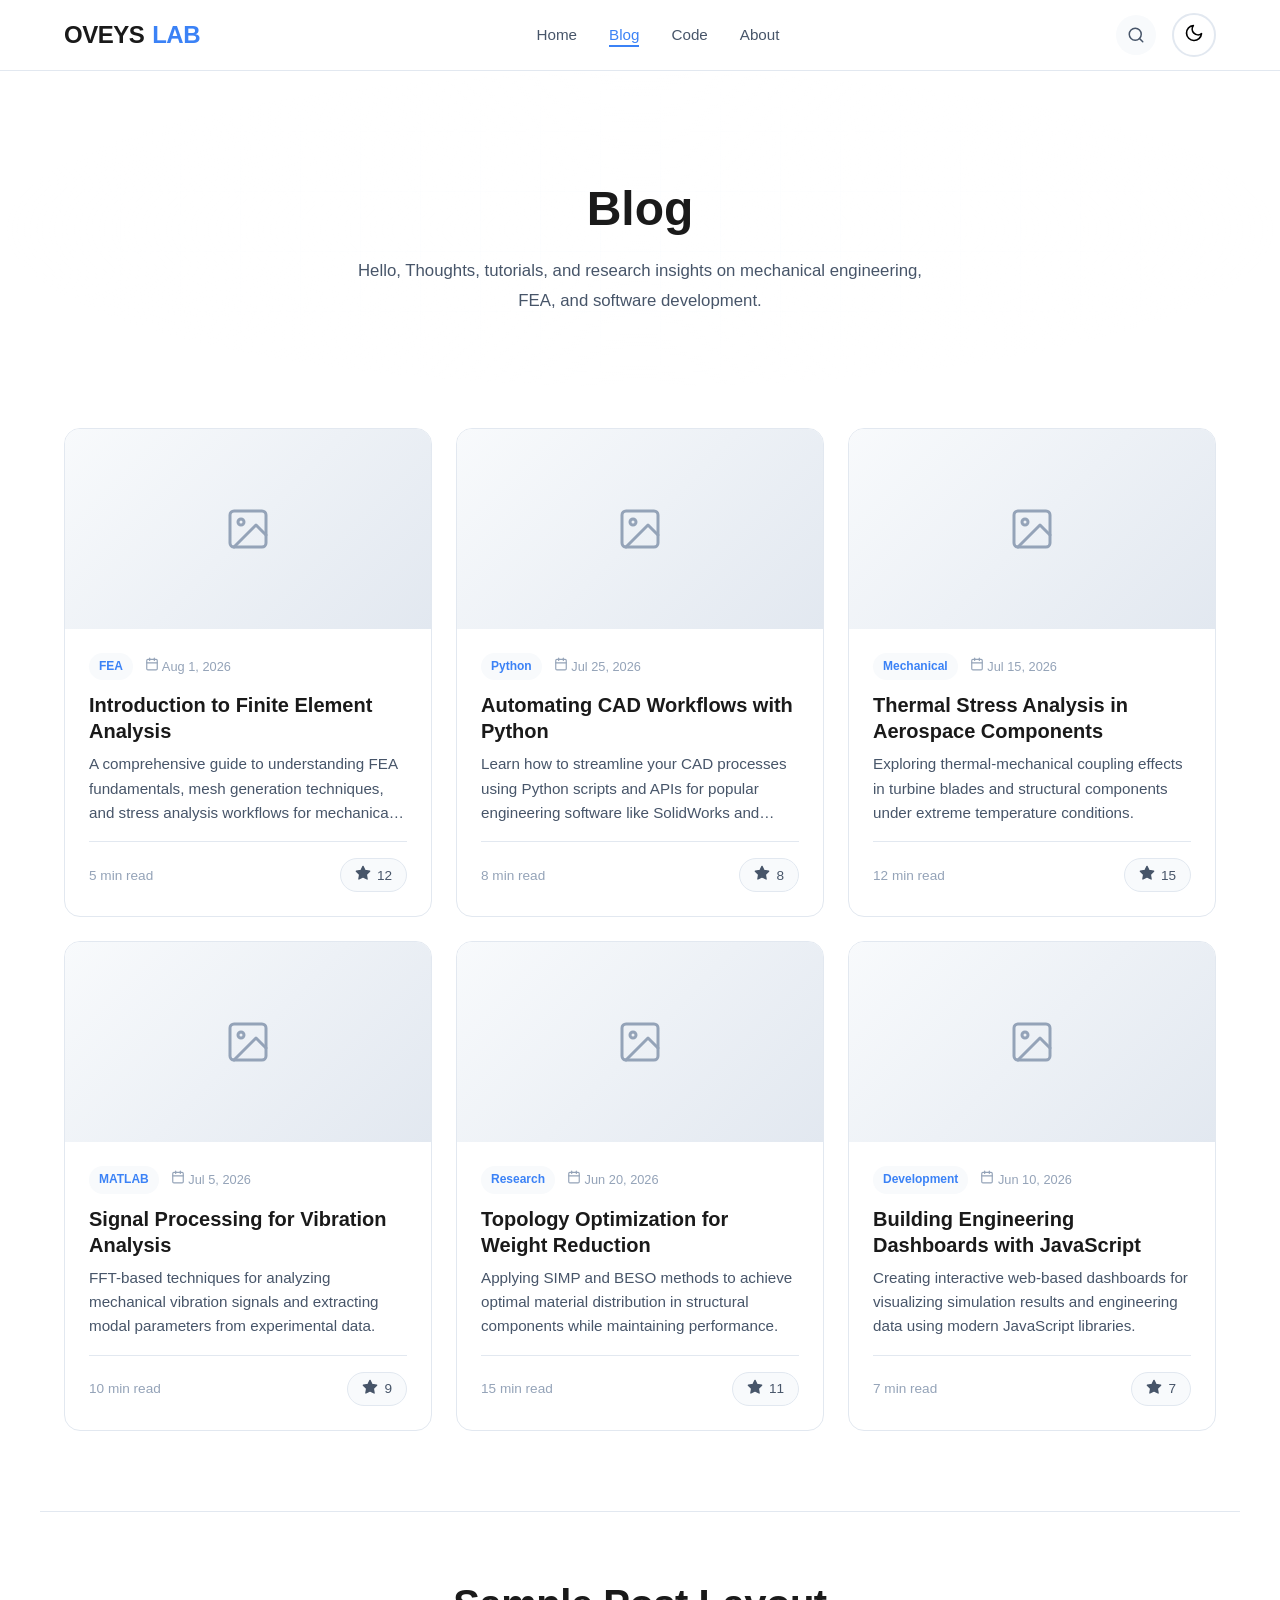
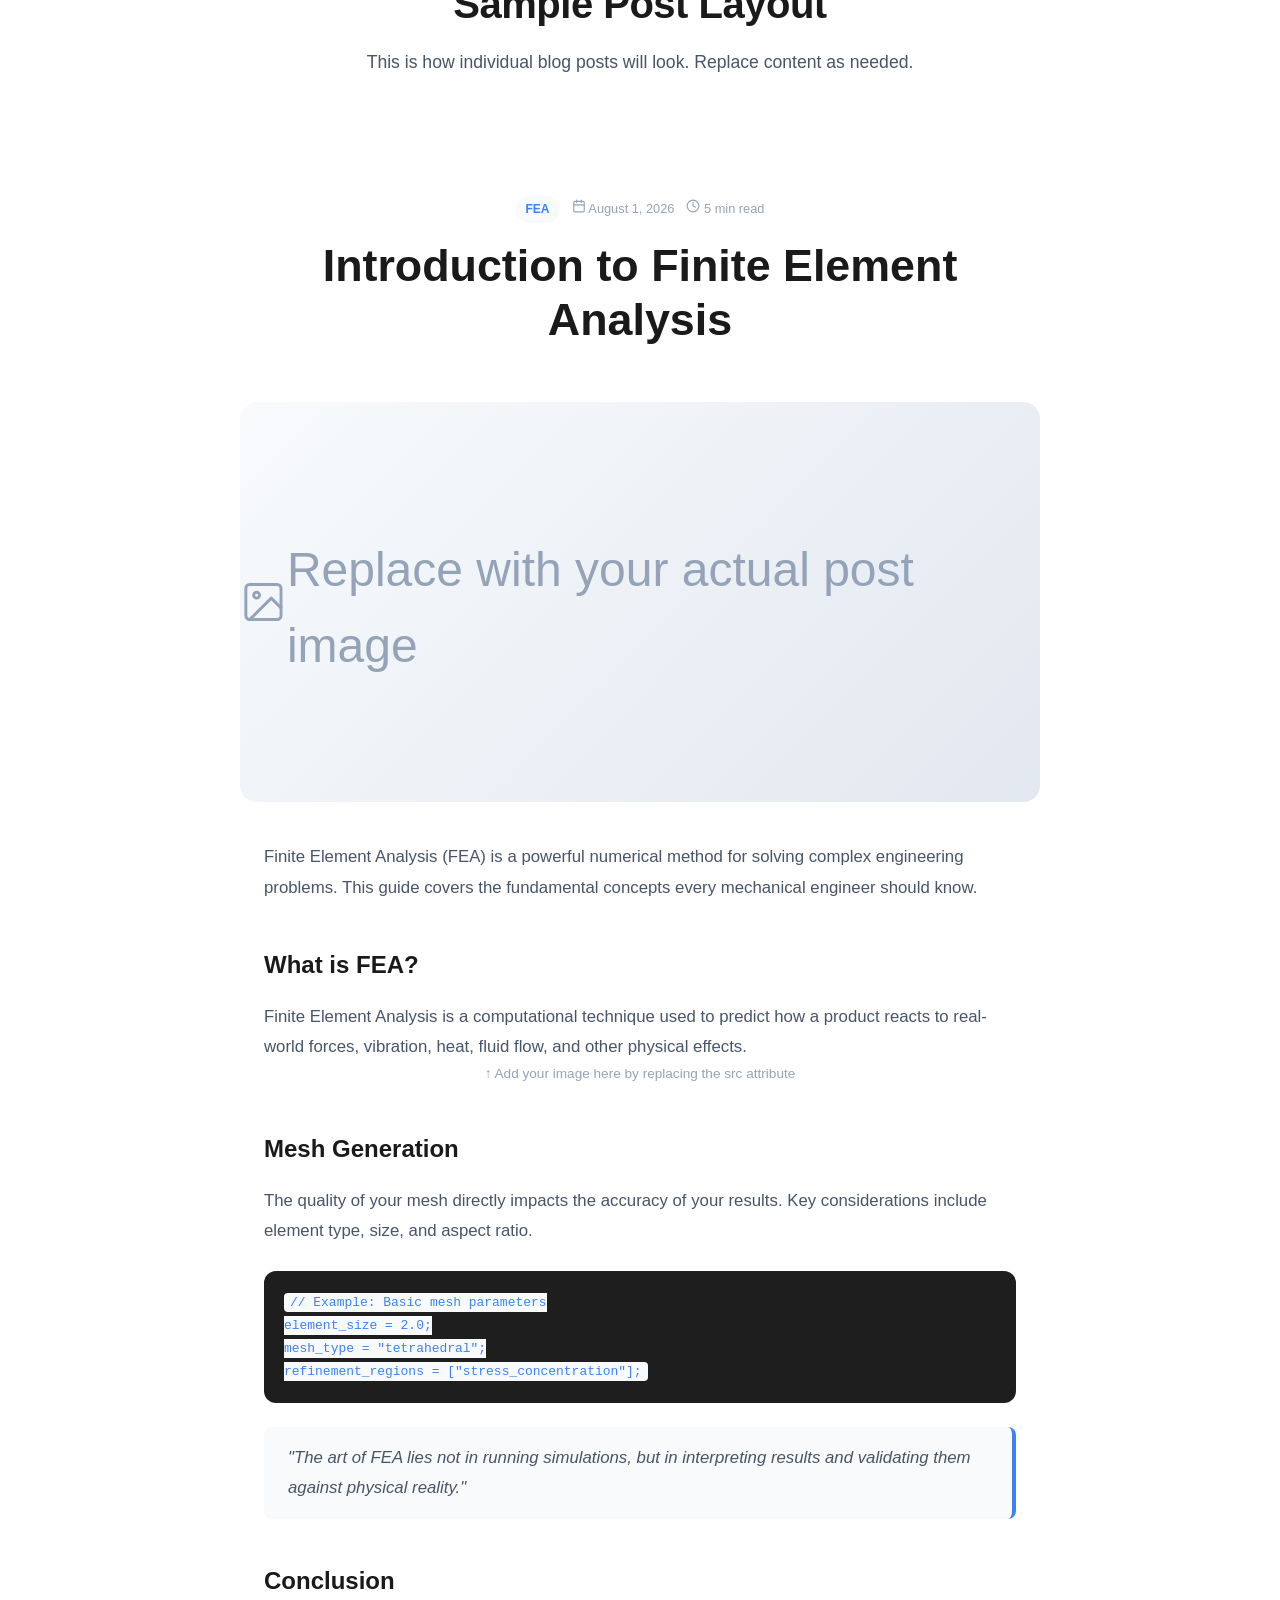
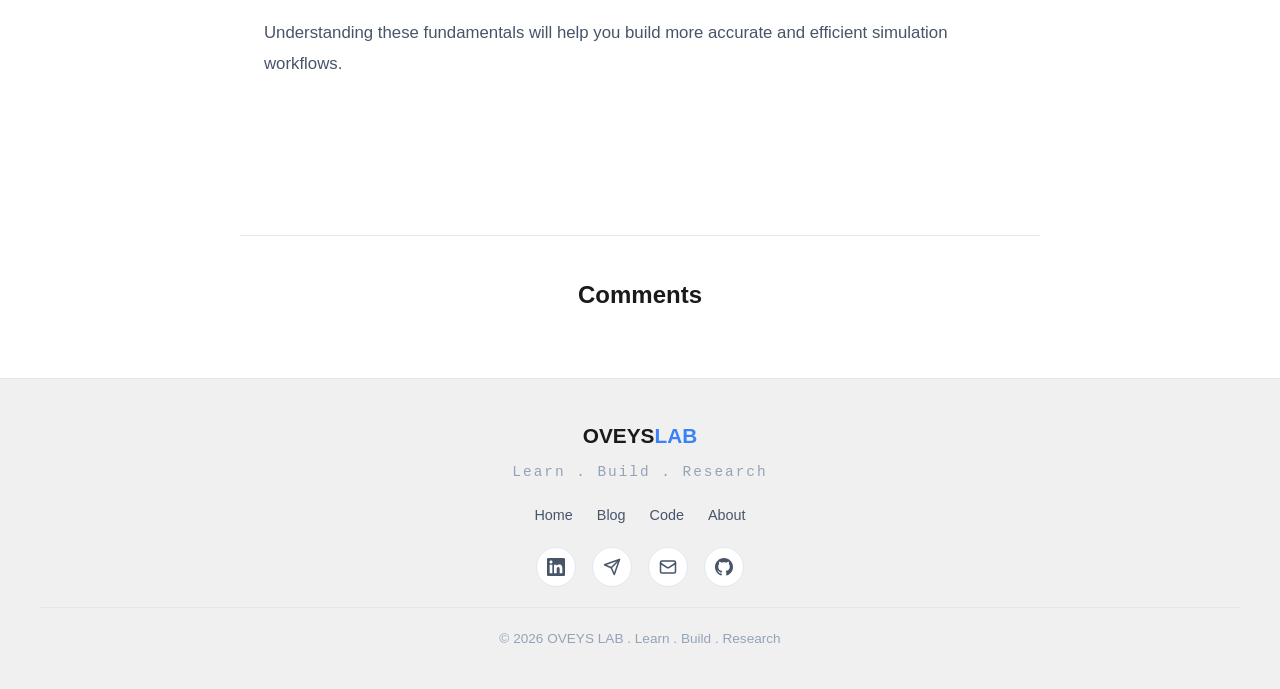
==== commit b11c4652: "Update blog.html" ====
--- a/blog.html
+++ b/blog.html
@@ -65,7 +65,7 @@
       <div class="cad-grid"></div>
       <div class="about-profile" style="position:relative; z-index:1;">
         <h1 class="about-name" style="font-size:clamp(2rem,5vw,3rem);">Blog</h1>
-        <p class="about-bio">Thoughts, tutorials, and research insights on mechanical engineering, FEA, and software development.</p>
+        <p class="about-bio">Hello, Thoughts, tutorials, and research insights on mechanical engineering, FEA, and software development.</p>
       </div>
     </section>
 
@@ -289,4 +289,4 @@
 
   <script src="js/main.js"></script>
 </body>
-</html>+</html>
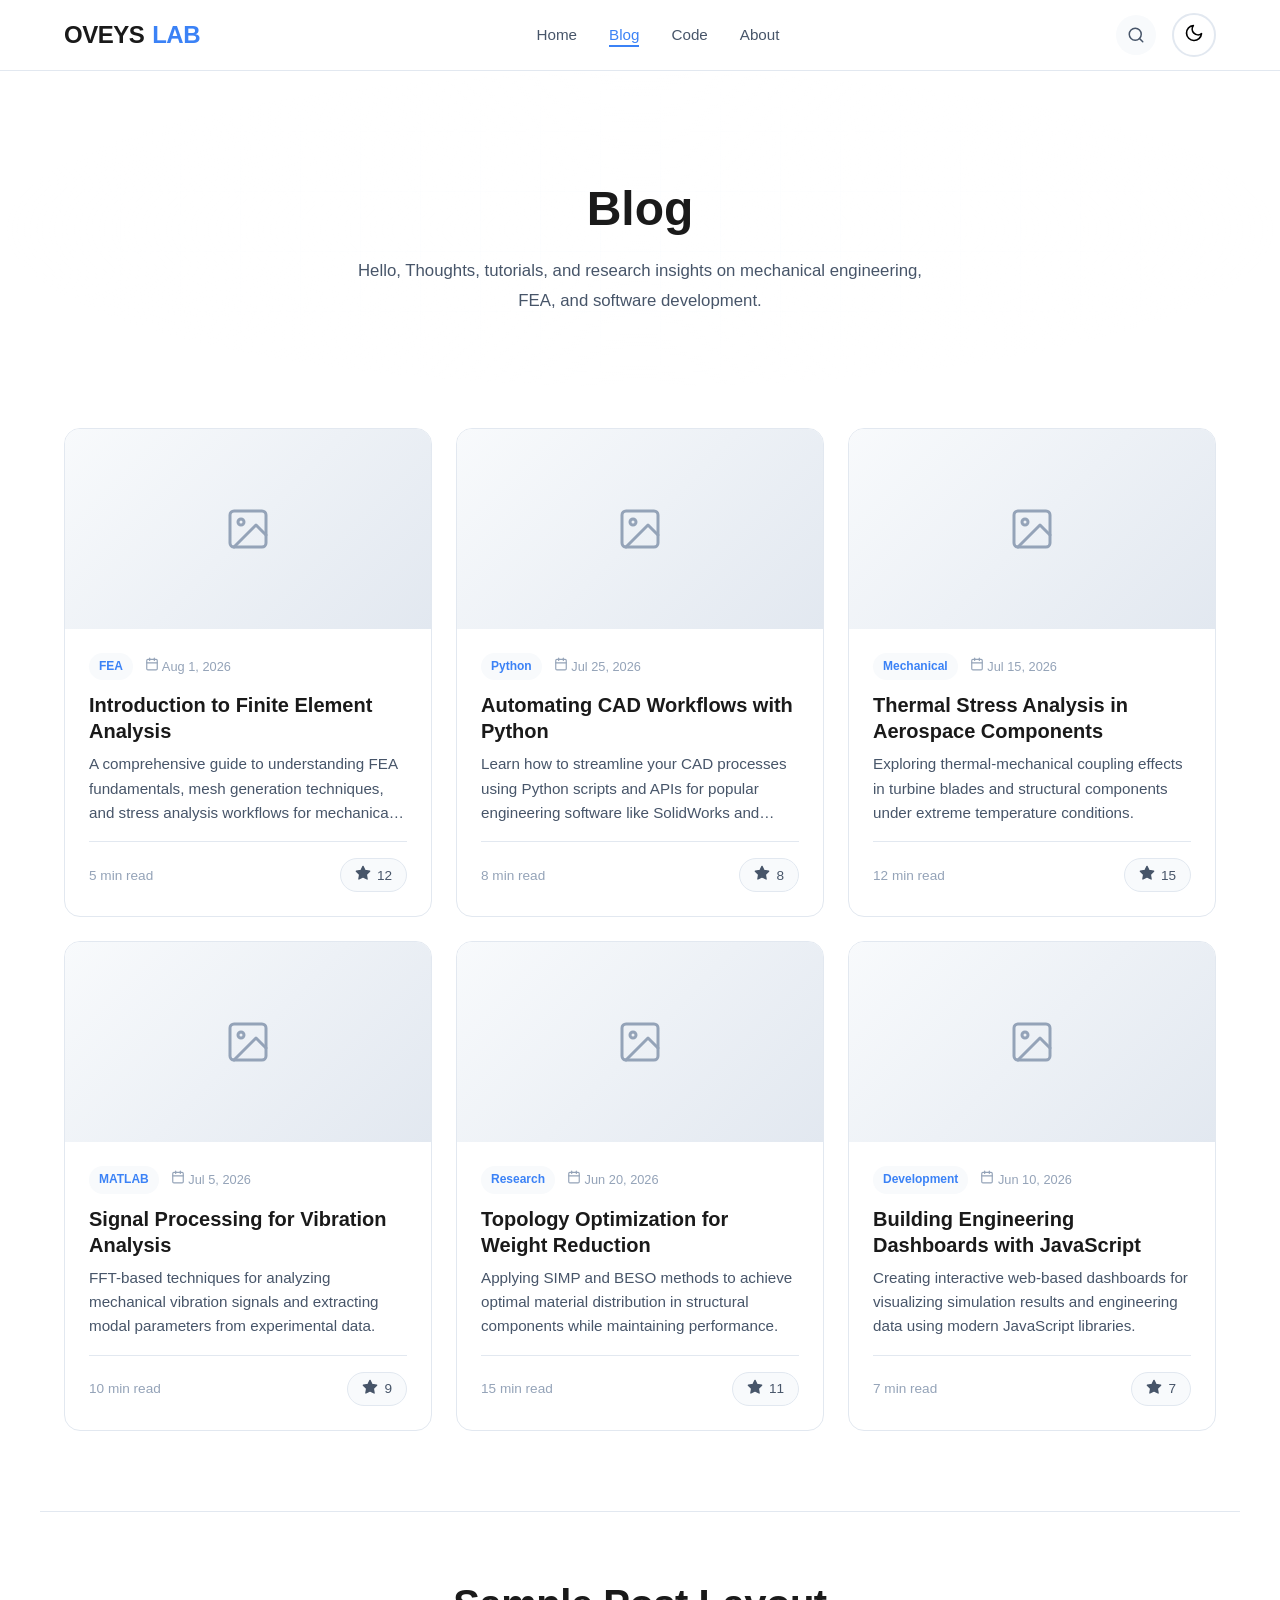
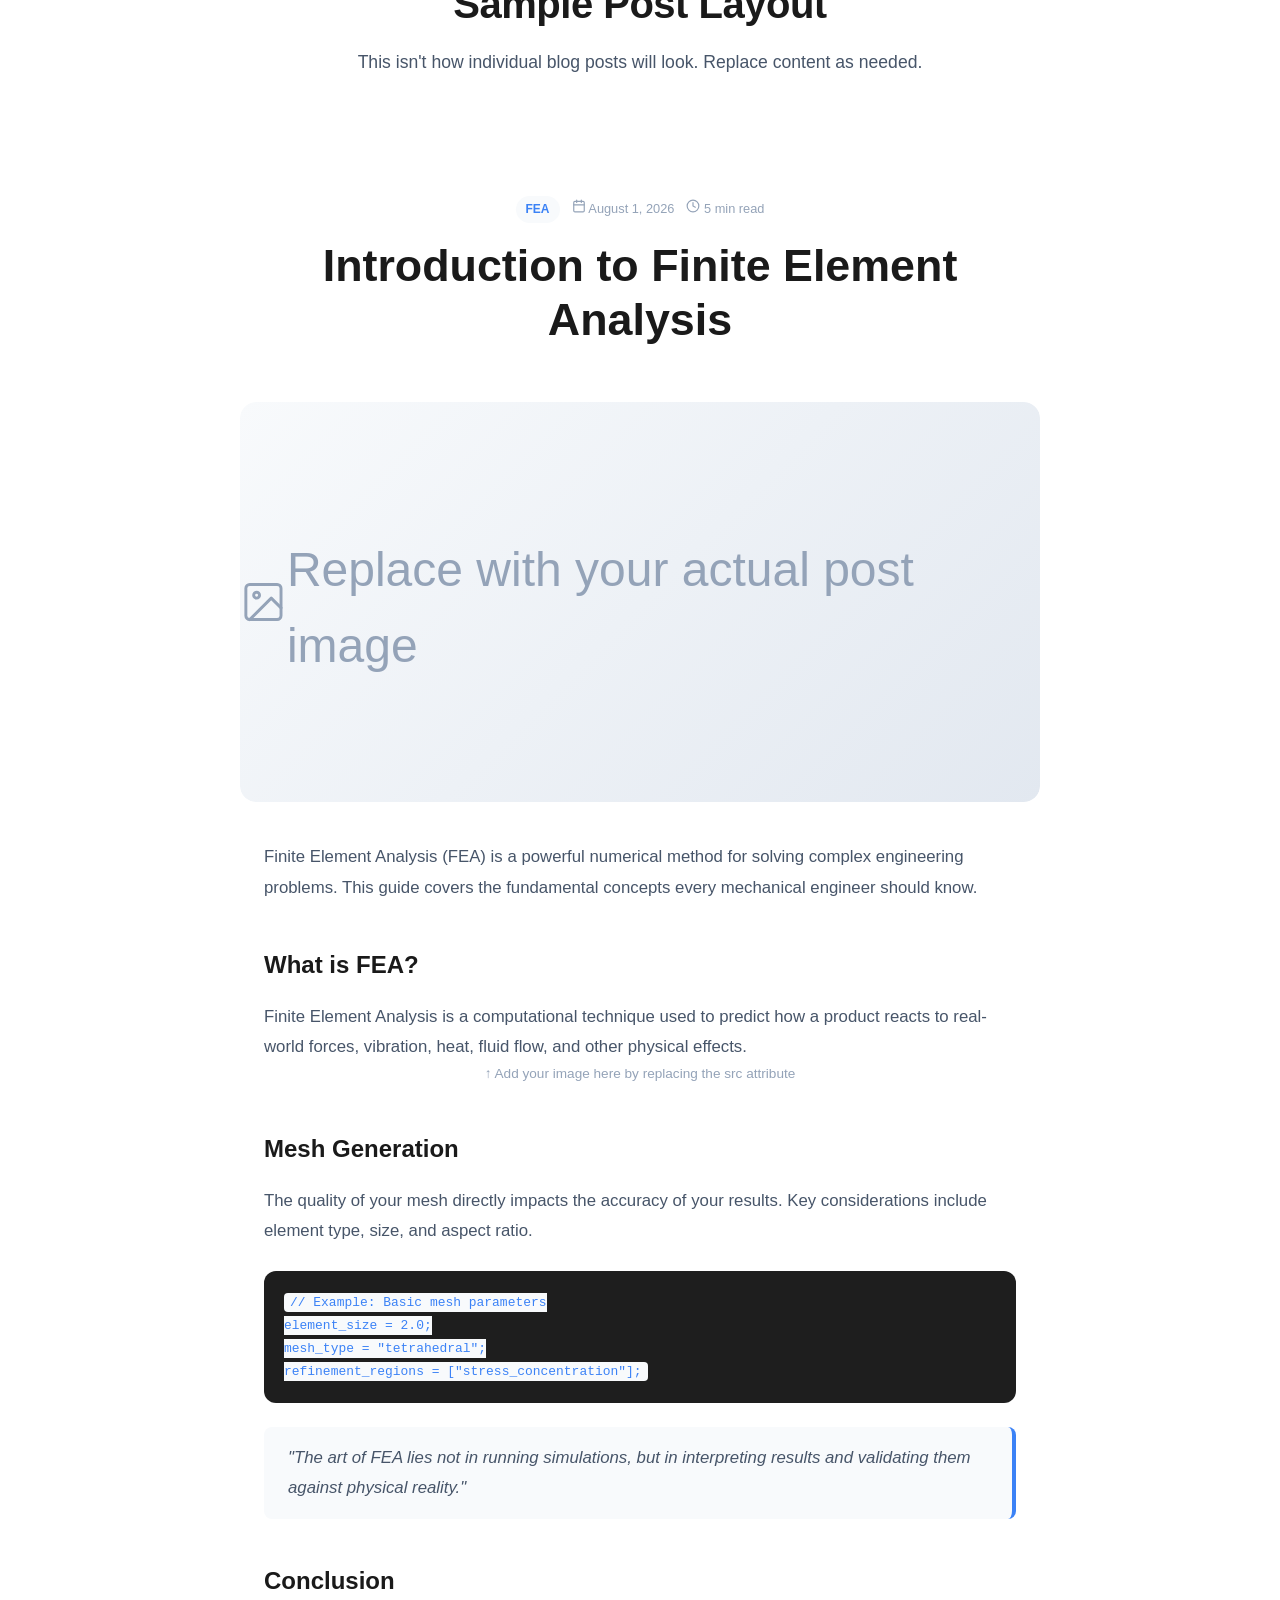
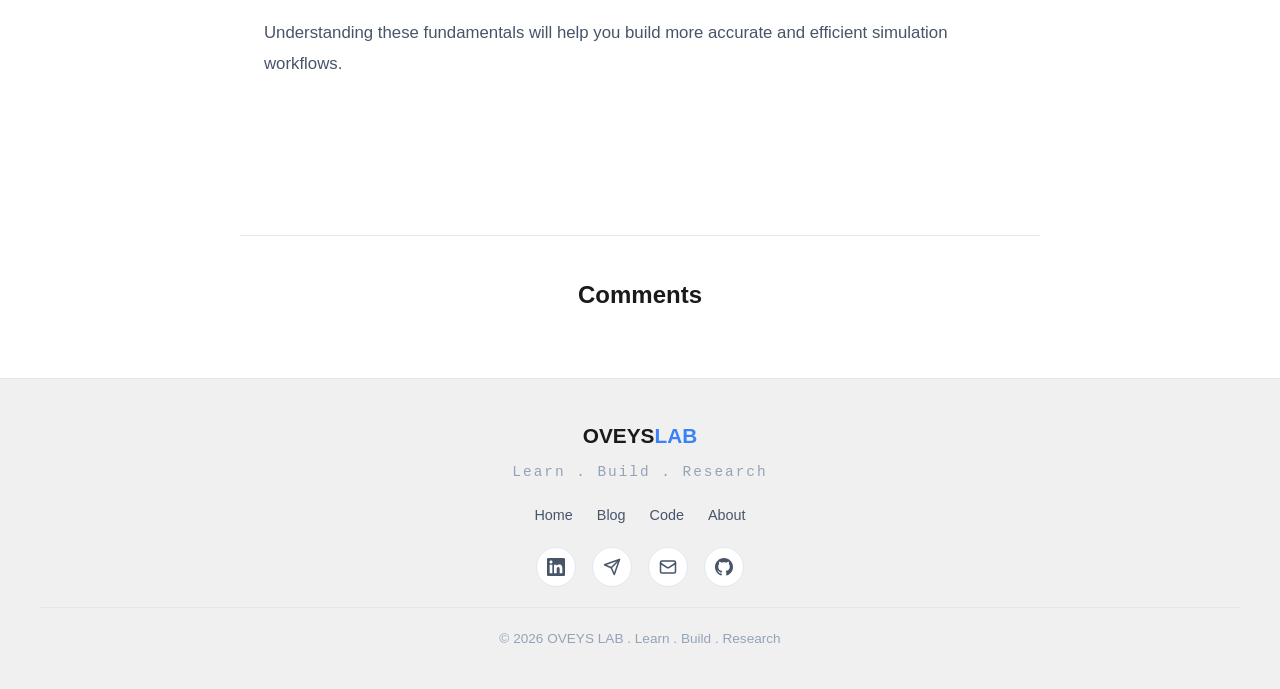
==== commit 858e2494: "Update blog.html" ====
--- a/blog.html
+++ b/blog.html
@@ -210,7 +210,7 @@
     <section class="section" style="border-top:1px solid var(--border-color); padding-top:60px;">
       <div class="section-header fade-in">
         <h2 class="section-title">Sample Post Layout</h2>
-        <p class="section-subtitle">This is how individual blog posts will look. Replace content as needed.</p>
+        <p class="section-subtitle">This isn't how individual blog posts will look. Replace content as needed.</p>
       </div>
       <article style="max-width:800px; margin:0 auto;">
         <div class="post-header fade-in">
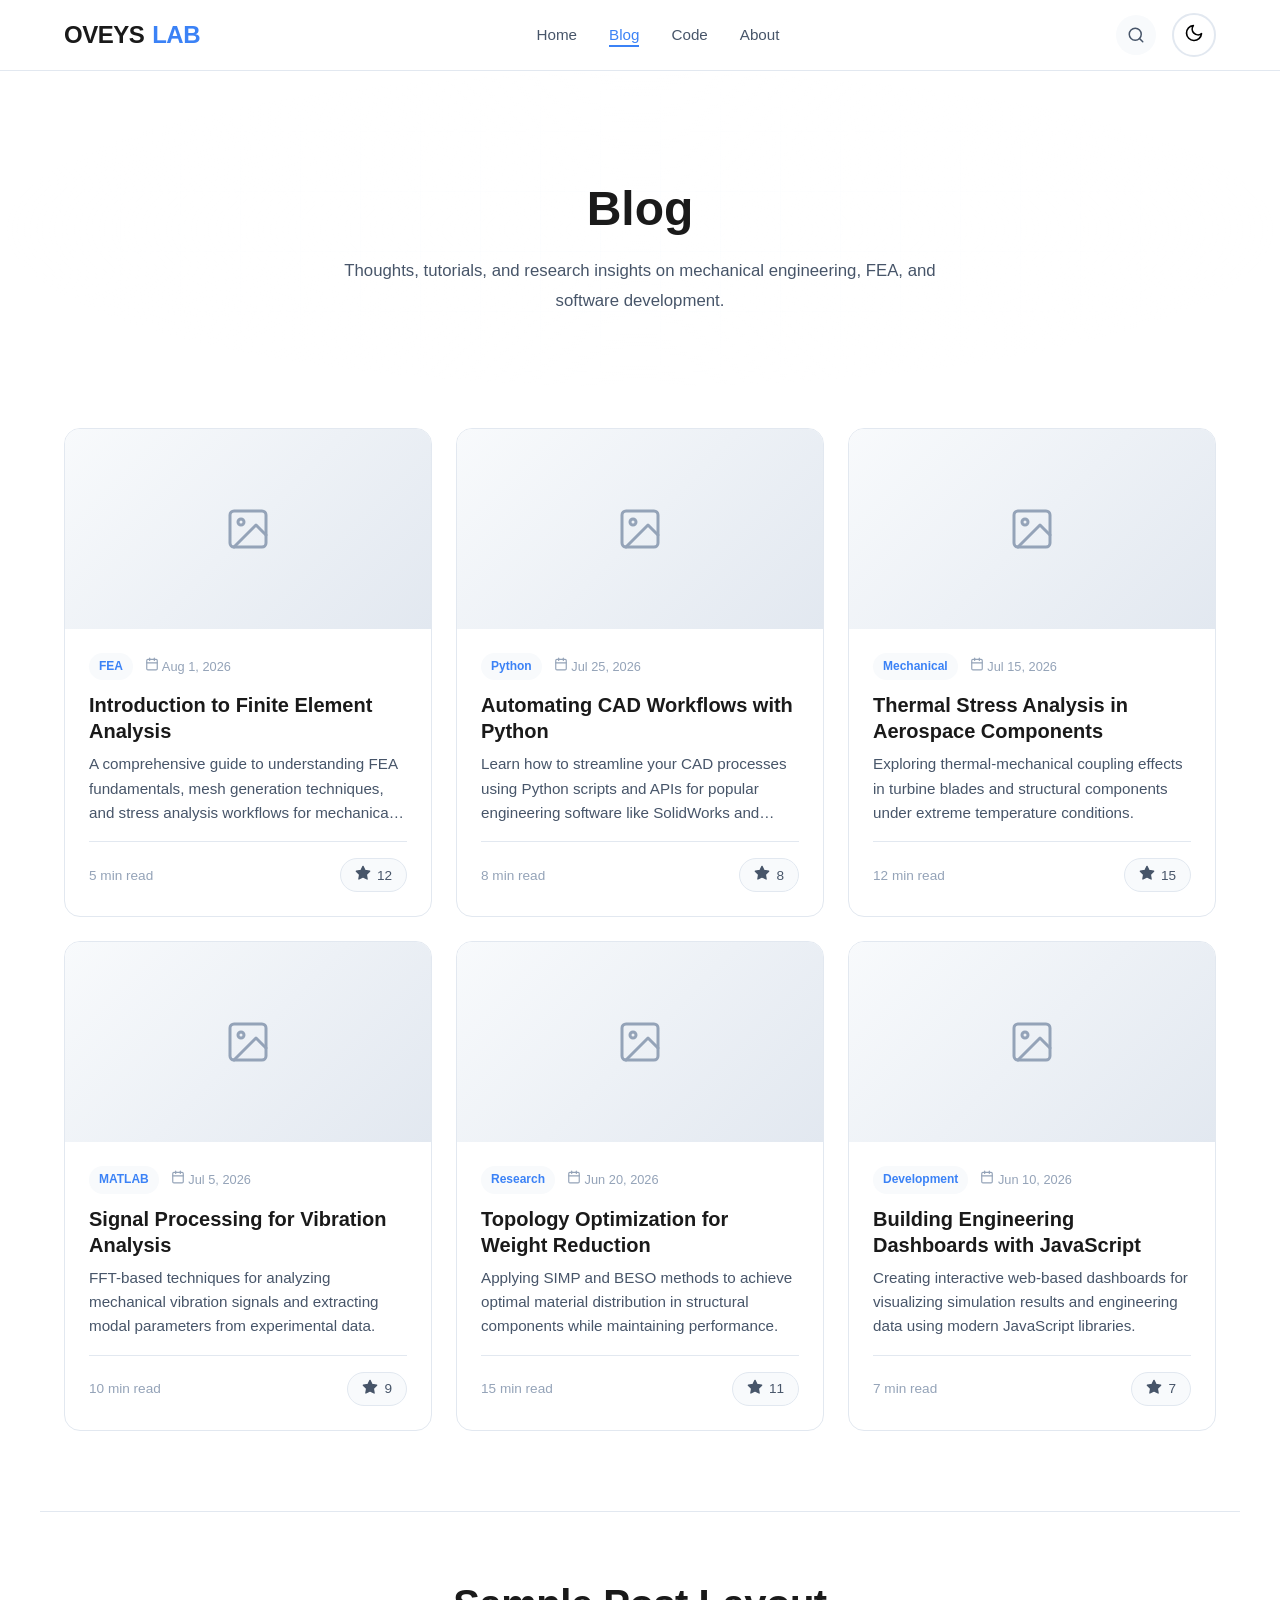
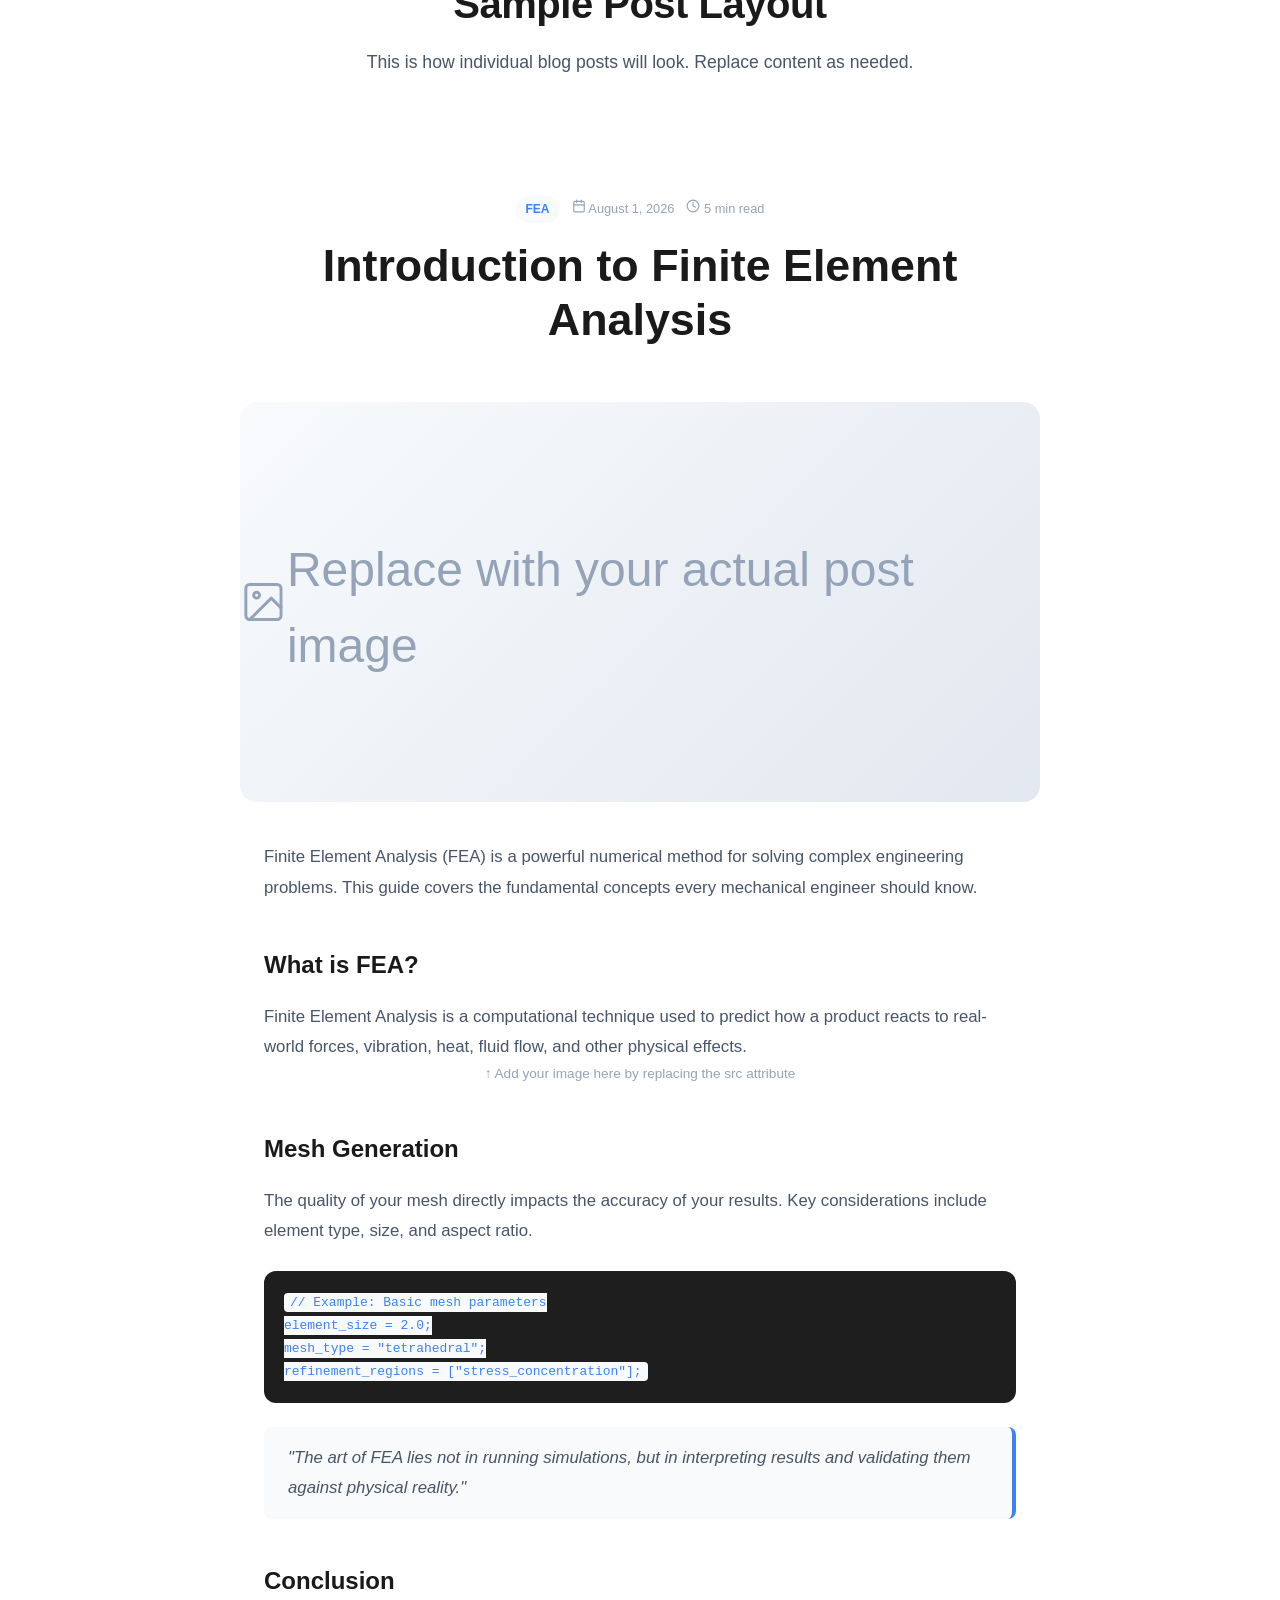
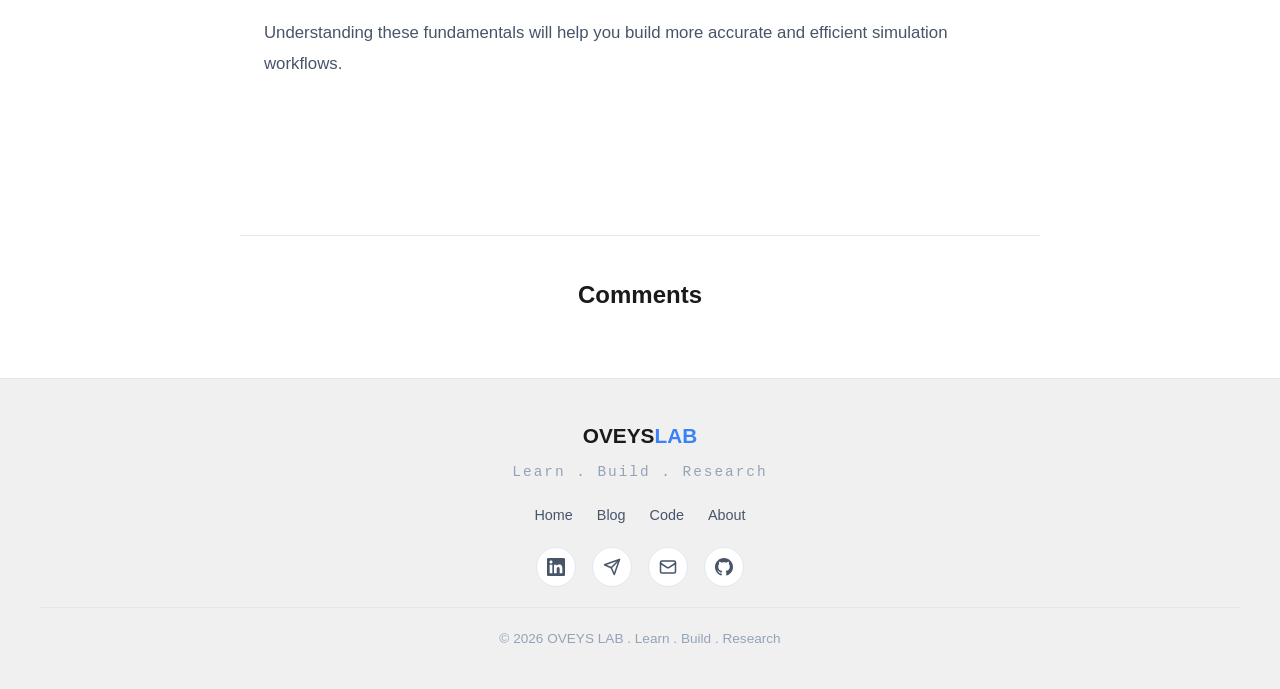
==== commit 834506b2: "Update blog.html" ====
--- a/blog.html
+++ b/blog.html
@@ -65,7 +65,7 @@
       <div class="cad-grid"></div>
       <div class="about-profile" style="position:relative; z-index:1;">
         <h1 class="about-name" style="font-size:clamp(2rem,5vw,3rem);">Blog</h1>
-        <p class="about-bio">Hello, Thoughts, tutorials, and research insights on mechanical engineering, FEA, and software development.</p>
+        <p class="about-bio">Thoughts, tutorials, and research insights on mechanical engineering, FEA, and software development.</p>
       </div>
     </section>
 
@@ -210,7 +210,7 @@
     <section class="section" style="border-top:1px solid var(--border-color); padding-top:60px;">
       <div class="section-header fade-in">
         <h2 class="section-title">Sample Post Layout</h2>
-        <p class="section-subtitle">This isn't how individual blog posts will look. Replace content as needed.</p>
+        <p class="section-subtitle">This is how individual blog posts will look. Replace content as needed.</p>
       </div>
       <article style="max-width:800px; margin:0 auto;">
         <div class="post-header fade-in">
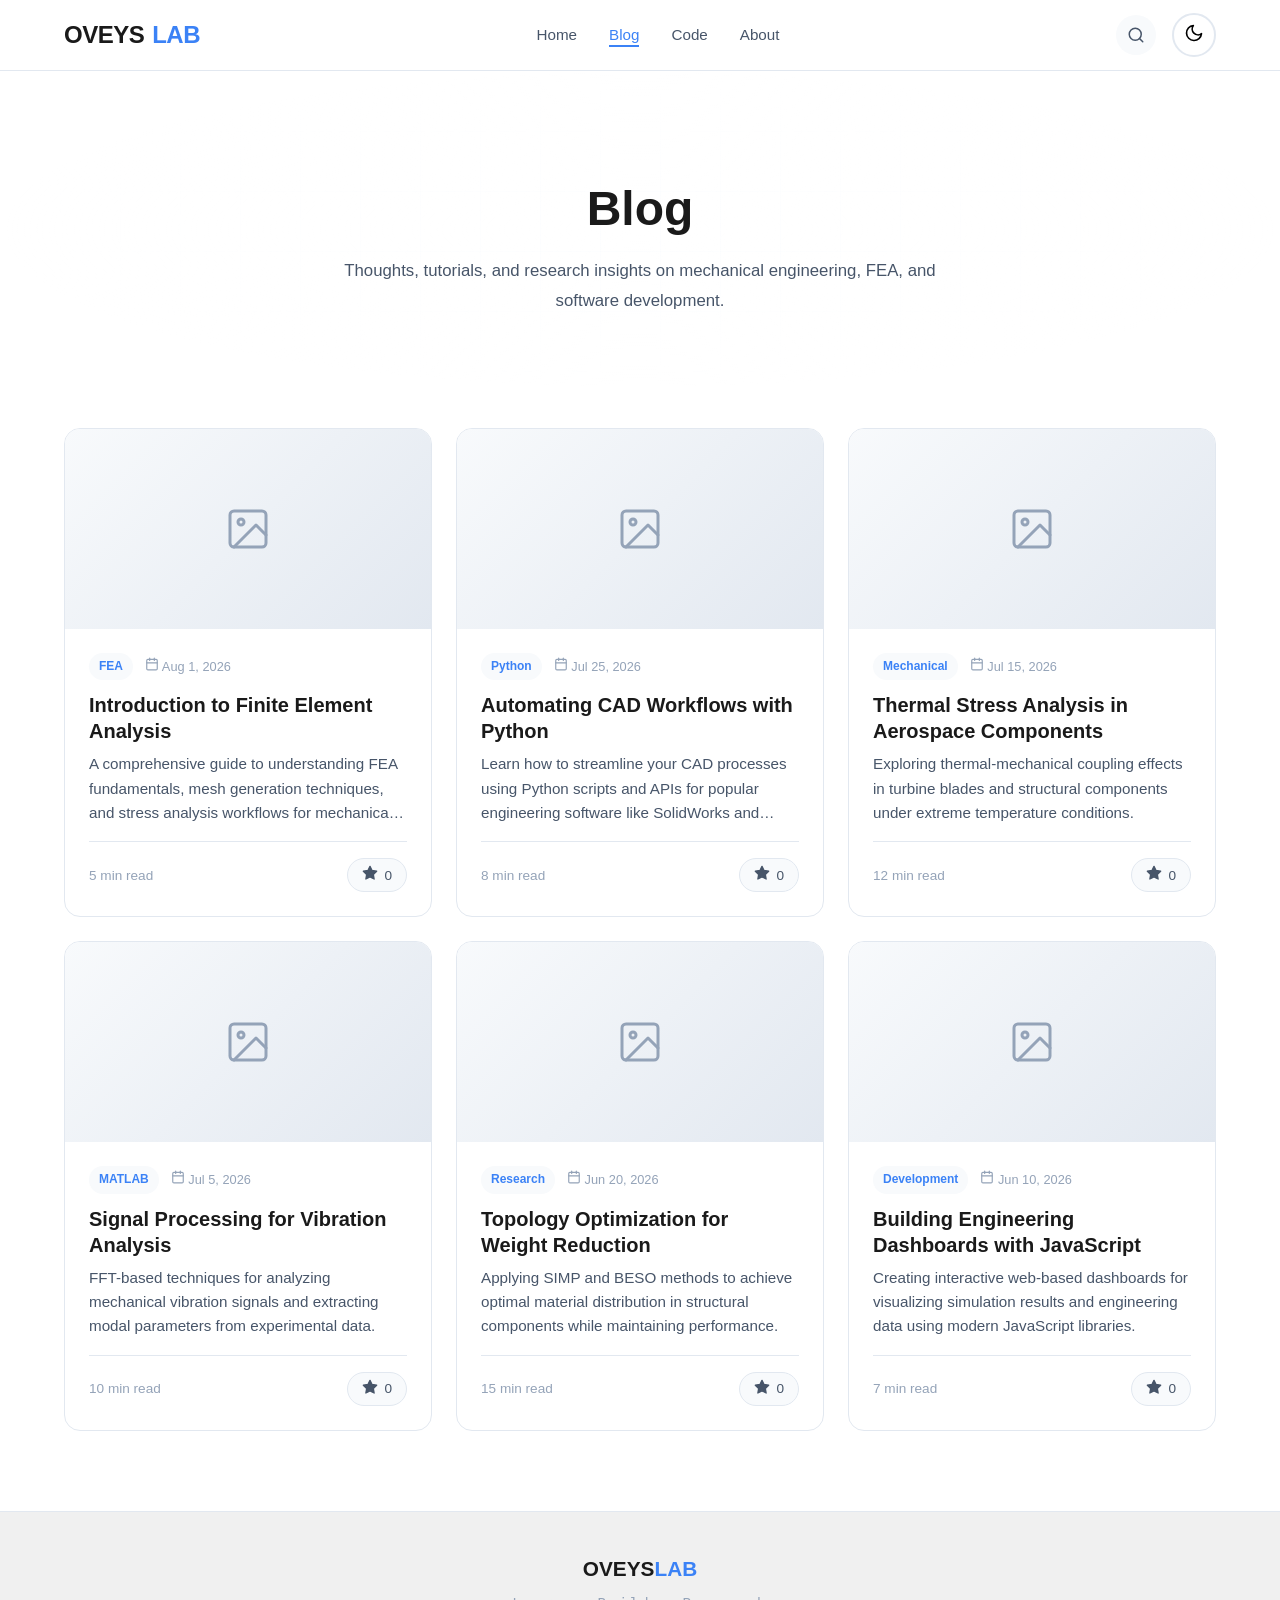
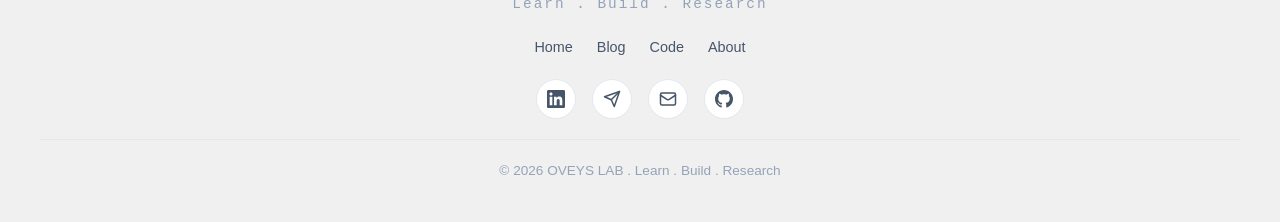
==== commit 9ea5bf3b: "initial commit - OVEYS LAB website" ====
--- a/blog.html
+++ b/blog.html
@@ -9,10 +9,7 @@
   <link rel="icon" href="data:image/svg+xml,<svg xmlns='http://www.w3.org/2000/svg' viewBox='0 0 100 100'><text y='.9em' font-size='90'>⚙️</text></svg>">
 </head>
 <body>
-  <!-- Theme Reveal Overlay -->
   <div class="theme-reveal"></div>
-
-  <!-- Search Overlay -->
   <div class="search-overlay">
     <button class="search-close" aria-label="Close search"><svg xmlns="http://www.w3.org/2000/svg" width="20" height="20" viewBox="0 0 24 24" fill="none" stroke="currentColor" stroke-width="2" stroke-linecap="round" stroke-linejoin="round"><path d="M18 6 6 18M6 6l12 12"/></svg></button>
     <div class="search-box">
@@ -22,8 +19,6 @@
       </div>
     </div>
   </div>
-
-  <!-- Mobile Menu -->
   <div class="mobile-menu-overlay"></div>
   <div class="mobile-menu">
     <button class="search-close mobile-menu-close" style="position:absolute;top:16px;left:16px;" aria-label="Close menu"><svg xmlns="http://www.w3.org/2000/svg" width="20" height="20" viewBox="0 0 24 24" fill="none" stroke="currentColor" stroke-width="2" stroke-linecap="round" stroke-linejoin="round"><path d="M18 6 6 18M6 6l12 12"/></svg></button>
@@ -34,8 +29,6 @@
       <li><a href="about.html">About</a></li>
     </ul>
   </div>
-
-  <!-- Navbar -->
   <nav class="navbar">
     <div class="nav-container">
       <a href="index.html" class="nav-logo">OVEYS<span>LAB</span></a>
@@ -51,16 +44,11 @@
           <span class="theme-icon sun"><svg xmlns="http://www.w3.org/2000/svg" width="20" height="20" viewBox="0 0 24 24" fill="none" stroke="currentColor" stroke-width="2" stroke-linecap="round" stroke-linejoin="round"><circle cx="12" cy="12" r="5"/><path d="M12 1v2M12 21v2M4.22 4.22l1.42 1.42M18.36 18.36l1.42 1.42M1 12h2M21 12h2M4.22 19.78l1.42-1.42M18.36 5.64l1.42-1.42"/></svg></span>
           <span class="theme-icon moon"><svg xmlns="http://www.w3.org/2000/svg" width="20" height="20" viewBox="0 0 24 24" fill="none" stroke="currentColor" stroke-width="2" stroke-linecap="round" stroke-linejoin="round"><path d="M21 12.79A9 9 0 1 1 11.21 3 7 7 0 0 0 21 12.79z"/></svg></span>
         </button>
-        <button class="mobile-menu-btn" aria-label="Menu">
-          <span></span><span></span><span></span>
-        </button>
+        <button class="mobile-menu-btn" aria-label="Menu"><span></span><span></span><span></span></button>
       </div>
     </div>
   </nav>
-
-  <!-- Main Content -->
   <main class="page-wrapper">
-    <!-- Blog Header -->
     <section class="about-hero" style="padding:100px 24px 40px;">
       <div class="cad-grid"></div>
       <div class="about-profile" style="position:relative; z-index:1;">
@@ -68,200 +56,95 @@
         <p class="about-bio">Thoughts, tutorials, and research insights on mechanical engineering, FEA, and software development.</p>
       </div>
     </section>
-
-    <!-- Blog Posts Grid -->
     <section class="section" style="padding-top:40px;">
       <div class="cards-grid stagger-children">
-        <!-- Post 1 -->
-        <article class="card fade-in">
-          <div class="card-image-placeholder">
-            <svg xmlns="http://www.w3.org/2000/svg" width="48" height="48" viewBox="0 0 24 24" fill="none" stroke="currentColor" stroke-width="1.5" stroke-linecap="round" stroke-linejoin="round"><rect x="3" y="3" width="18" height="18" rx="2" ry="2"/><circle cx="8.5" cy="8.5" r="1.5"/><polyline points="21 15 16 10 5 21"/></svg>
-          </div>
+        <a href="post-1.html" class="card fade-in" style="text-decoration:none; color:inherit;">
+          <div class="card-image-placeholder"><svg xmlns="http://www.w3.org/2000/svg" width="48" height="48" viewBox="0 0 24 24" fill="none" stroke="currentColor" stroke-width="1.5" stroke-linecap="round" stroke-linejoin="round"><rect x="3" y="3" width="18" height="18" rx="2" ry="2"/><circle cx="8.5" cy="8.5" r="1.5"/><polyline points="21 15 16 10 5 21"/></svg></div>
           <div class="card-body">
-            <div class="card-meta">
-              <span class="card-category">FEA</span>
-              <span><svg xmlns="http://www.w3.org/2000/svg" width="14" height="14" viewBox="0 0 24 24" fill="none" stroke="currentColor" stroke-width="2" stroke-linecap="round" stroke-linejoin="round"><rect x="3" y="4" width="18" height="18" rx="2" ry="2"/><line x1="16" y1="2" x2="16" y2="6"/><line x1="8" y1="2" x2="8" y2="6"/><line x1="3" y1="10" x2="21" y2="10"/></svg> Aug 1, 2026</span>
-            </div>
+            <div class="card-meta"><span class="card-category">FEA</span><span><svg xmlns="http://www.w3.org/2000/svg" width="14" height="14" viewBox="0 0 24 24" fill="none" stroke="currentColor" stroke-width="2" stroke-linecap="round" stroke-linejoin="round"><rect x="3" y="4" width="18" height="18" rx="2" ry="2"/><line x1="16" y1="2" x2="16" y2="6"/><line x1="8" y1="2" x2="8" y2="6"/><line x1="3" y1="10" x2="21" y2="10"/></svg> Aug 1, 2026</span></div>
             <h3 class="card-title">Introduction to Finite Element Analysis</h3>
             <p class="card-excerpt">A comprehensive guide to understanding FEA fundamentals, mesh generation techniques, and stress analysis workflows for mechanical engineers.</p>
             <div class="card-footer">
               <span class="card-date">5 min read</span>
-              <button class="like-btn" data-post-id="blog-post-1" data-base-count="12">
-                <span class="star"><svg xmlns="http://www.w3.org/2000/svg" width="16" height="16" viewBox="0 0 24 24" fill="currentColor" stroke="currentColor" stroke-width="2" stroke-linecap="round" stroke-linejoin="round"><polygon points="12 2 15.09 8.26 22 9.27 17 14.14 18.18 21.02 12 17.77 5.82 21.02 7 14.14 2 9.27 8.91 8.26 12 2"/></svg></span>
-                <span class="like-count">12</span>
+              <button class="like-btn" data-post-id="blog-post-1" data-base-count="0" onclick="event.preventDefault(); event.stopPropagation();">
+                <span class="star"><svg xmlns="http://www.w3.org/2000/svg" width="16" height="16" viewBox="0 0 24 24" fill="currentColor" stroke="currentColor" stroke-width="2" stroke-linecap="round" stroke-linejoin="round"><polygon points="12 2 15.09 8.26 22 9.27 17 14.14 18.18 21.02 12 17.77 5.82 21.02 7 14.14 2 9.27 8.91 8.26 12 2"/></svg></span><span class="like-count">0</span>
               </button>
             </div>
           </div>
-        </article>
-
-        <!-- Post 2 -->
-        <article class="card fade-in">
-          <div class="card-image-placeholder">
-            <svg xmlns="http://www.w3.org/2000/svg" width="48" height="48" viewBox="0 0 24 24" fill="none" stroke="currentColor" stroke-width="1.5" stroke-linecap="round" stroke-linejoin="round"><rect x="3" y="3" width="18" height="18" rx="2" ry="2"/><circle cx="8.5" cy="8.5" r="1.5"/><polyline points="21 15 16 10 5 21"/></svg>
-          </div>
+        </a>
+        <a href="post-2.html" class="card fade-in" style="text-decoration:none; color:inherit;">
+          <div class="card-image-placeholder"><svg xmlns="http://www.w3.org/2000/svg" width="48" height="48" viewBox="0 0 24 24" fill="none" stroke="currentColor" stroke-width="1.5" stroke-linecap="round" stroke-linejoin="round"><rect x="3" y="3" width="18" height="18" rx="2" ry="2"/><circle cx="8.5" cy="8.5" r="1.5"/><polyline points="21 15 16 10 5 21"/></svg></div>
           <div class="card-body">
-            <div class="card-meta">
-              <span class="card-category">Python</span>
-              <span><svg xmlns="http://www.w3.org/2000/svg" width="14" height="14" viewBox="0 0 24 24" fill="none" stroke="currentColor" stroke-width="2" stroke-linecap="round" stroke-linejoin="round"><rect x="3" y="4" width="18" height="18" rx="2" ry="2"/><line x1="16" y1="2" x2="16" y2="6"/><line x1="8" y1="2" x2="8" y2="6"/><line x1="3" y1="10" x2="21" y2="10"/></svg> Jul 25, 2026</span>
-            </div>
+            <div class="card-meta"><span class="card-category">Python</span><span><svg xmlns="http://www.w3.org/2000/svg" width="14" height="14" viewBox="0 0 24 24" fill="none" stroke="currentColor" stroke-width="2" stroke-linecap="round" stroke-linejoin="round"><rect x="3" y="4" width="18" height="18" rx="2" ry="2"/><line x1="16" y1="2" x2="16" y2="6"/><line x1="8" y1="2" x2="8" y2="6"/><line x1="3" y1="10" x2="21" y2="10"/></svg> Jul 25, 2026</span></div>
             <h3 class="card-title">Automating CAD Workflows with Python</h3>
             <p class="card-excerpt">Learn how to streamline your CAD processes using Python scripts and APIs for popular engineering software like SolidWorks and FreeCAD.</p>
             <div class="card-footer">
               <span class="card-date">8 min read</span>
-              <button class="like-btn" data-post-id="blog-post-2" data-base-count="8">
-                <span class="star"><svg xmlns="http://www.w3.org/2000/svg" width="16" height="16" viewBox="0 0 24 24" fill="currentColor" stroke="currentColor" stroke-width="2" stroke-linecap="round" stroke-linejoin="round"><polygon points="12 2 15.09 8.26 22 9.27 17 14.14 18.18 21.02 12 17.77 5.82 21.02 7 14.14 2 9.27 8.91 8.26 12 2"/></svg></span>
-                <span class="like-count">8</span>
+              <button class="like-btn" data-post-id="blog-post-2" data-base-count="0" onclick="event.preventDefault(); event.stopPropagation();">
+                <span class="star"><svg xmlns="http://www.w3.org/2000/svg" width="16" height="16" viewBox="0 0 24 24" fill="currentColor" stroke="currentColor" stroke-width="2" stroke-linecap="round" stroke-linejoin="round"><polygon points="12 2 15.09 8.26 22 9.27 17 14.14 18.18 21.02 12 17.77 5.82 21.02 7 14.14 2 9.27 8.91 8.26 12 2"/></svg></span><span class="like-count">0</span>
               </button>
             </div>
           </div>
-        </article>
-
-        <!-- Post 3 -->
-        <article class="card fade-in">
-          <div class="card-image-placeholder">
-            <svg xmlns="http://www.w3.org/2000/svg" width="48" height="48" viewBox="0 0 24 24" fill="none" stroke="currentColor" stroke-width="1.5" stroke-linecap="round" stroke-linejoin="round"><rect x="3" y="3" width="18" height="18" rx="2" ry="2"/><circle cx="8.5" cy="8.5" r="1.5"/><polyline points="21 15 16 10 5 21"/></svg>
-          </div>
+        </a>
+        <a href="post-3.html" class="card fade-in" style="text-decoration:none; color:inherit;">
+          <div class="card-image-placeholder"><svg xmlns="http://www.w3.org/2000/svg" width="48" height="48" viewBox="0 0 24 24" fill="none" stroke="currentColor" stroke-width="1.5" stroke-linecap="round" stroke-linejoin="round"><rect x="3" y="3" width="18" height="18" rx="2" ry="2"/><circle cx="8.5" cy="8.5" r="1.5"/><polyline points="21 15 16 10 5 21"/></svg></div>
           <div class="card-body">
-            <div class="card-meta">
-              <span class="card-category">Mechanical</span>
-              <span><svg xmlns="http://www.w3.org/2000/svg" width="14" height="14" viewBox="0 0 24 24" fill="none" stroke="currentColor" stroke-width="2" stroke-linecap="round" stroke-linejoin="round"><rect x="3" y="4" width="18" height="18" rx="2" ry="2"/><line x1="16" y1="2" x2="16" y2="6"/><line x1="8" y1="2" x2="8" y2="6"/><line x1="3" y1="10" x2="21" y2="10"/></svg> Jul 15, 2026</span>
-            </div>
+            <div class="card-meta"><span class="card-category">Mechanical</span><span><svg xmlns="http://www.w3.org/2000/svg" width="14" height="14" viewBox="0 0 24 24" fill="none" stroke="currentColor" stroke-width="2" stroke-linecap="round" stroke-linejoin="round"><rect x="3" y="4" width="18" height="18" rx="2" ry="2"/><line x1="16" y1="2" x2="16" y2="6"/><line x1="8" y1="2" x2="8" y2="6"/><line x1="3" y1="10" x2="21" y2="10"/></svg> Jul 15, 2026</span></div>
             <h3 class="card-title">Thermal Stress Analysis in Aerospace Components</h3>
             <p class="card-excerpt">Exploring thermal-mechanical coupling effects in turbine blades and structural components under extreme temperature conditions.</p>
             <div class="card-footer">
               <span class="card-date">12 min read</span>
-              <button class="like-btn" data-post-id="blog-post-3" data-base-count="15">
-                <span class="star"><svg xmlns="http://www.w3.org/2000/svg" width="16" height="16" viewBox="0 0 24 24" fill="currentColor" stroke="currentColor" stroke-width="2" stroke-linecap="round" stroke-linejoin="round"><polygon points="12 2 15.09 8.26 22 9.27 17 14.14 18.18 21.02 12 17.77 5.82 21.02 7 14.14 2 9.27 8.91 8.26 12 2"/></svg></span>
-                <span class="like-count">15</span>
+              <button class="like-btn" data-post-id="blog-post-3" data-base-count="0" onclick="event.preventDefault(); event.stopPropagation();">
+                <span class="star"><svg xmlns="http://www.w3.org/2000/svg" width="16" height="16" viewBox="0 0 24 24" fill="currentColor" stroke="currentColor" stroke-width="2" stroke-linecap="round" stroke-linejoin="round"><polygon points="12 2 15.09 8.26 22 9.27 17 14.14 18.18 21.02 12 17.77 5.82 21.02 7 14.14 2 9.27 8.91 8.26 12 2"/></svg></span><span class="like-count">0</span>
               </button>
             </div>
           </div>
-        </article>
-
-        <!-- Post 4 -->
-        <article class="card fade-in">
-          <div class="card-image-placeholder">
-            <svg xmlns="http://www.w3.org/2000/svg" width="48" height="48" viewBox="0 0 24 24" fill="none" stroke="currentColor" stroke-width="1.5" stroke-linecap="round" stroke-linejoin="round"><rect x="3" y="3" width="18" height="18" rx="2" ry="2"/><circle cx="8.5" cy="8.5" r="1.5"/><polyline points="21 15 16 10 5 21"/></svg>
-          </div>
+        </a>
+        <a href="post-4.html" class="card fade-in" style="text-decoration:none; color:inherit;">
+          <div class="card-image-placeholder"><svg xmlns="http://www.w3.org/2000/svg" width="48" height="48" viewBox="0 0 24 24" fill="none" stroke="currentColor" stroke-width="1.5" stroke-linecap="round" stroke-linejoin="round"><rect x="3" y="3" width="18" height="18" rx="2" ry="2"/><circle cx="8.5" cy="8.5" r="1.5"/><polyline points="21 15 16 10 5 21"/></svg></div>
           <div class="card-body">
-            <div class="card-meta">
-              <span class="card-category">MATLAB</span>
-              <span><svg xmlns="http://www.w3.org/2000/svg" width="14" height="14" viewBox="0 0 24 24" fill="none" stroke="currentColor" stroke-width="2" stroke-linecap="round" stroke-linejoin="round"><rect x="3" y="4" width="18" height="18" rx="2" ry="2"/><line x1="16" y1="2" x2="16" y2="6"/><line x1="8" y1="2" x2="8" y2="6"/><line x1="3" y1="10" x2="21" y2="10"/></svg> Jul 5, 2026</span>
-            </div>
+            <div class="card-meta"><span class="card-category">MATLAB</span><span><svg xmlns="http://www.w3.org/2000/svg" width="14" height="14" viewBox="0 0 24 24" fill="none" stroke="currentColor" stroke-width="2" stroke-linecap="round" stroke-linejoin="round"><rect x="3" y="4" width="18" height="18" rx="2" ry="2"/><line x1="16" y1="2" x2="16" y2="6"/><line x1="8" y1="2" x2="8" y2="6"/><line x1="3" y1="10" x2="21" y2="10"/></svg> Jul 5, 2026</span></div>
             <h3 class="card-title">Signal Processing for Vibration Analysis</h3>
             <p class="card-excerpt">FFT-based techniques for analyzing mechanical vibration signals and extracting modal parameters from experimental data.</p>
             <div class="card-footer">
               <span class="card-date">10 min read</span>
-              <button class="like-btn" data-post-id="blog-post-4" data-base-count="9">
-                <span class="star"><svg xmlns="http://www.w3.org/2000/svg" width="16" height="16" viewBox="0 0 24 24" fill="currentColor" stroke="currentColor" stroke-width="2" stroke-linecap="round" stroke-linejoin="round"><polygon points="12 2 15.09 8.26 22 9.27 17 14.14 18.18 21.02 12 17.77 5.82 21.02 7 14.14 2 9.27 8.91 8.26 12 2"/></svg></span>
-                <span class="like-count">9</span>
+              <button class="like-btn" data-post-id="blog-post-4" data-base-count="0" onclick="event.preventDefault(); event.stopPropagation();">
+                <span class="star"><svg xmlns="http://www.w3.org/2000/svg" width="16" height="16" viewBox="0 0 24 24" fill="currentColor" stroke="currentColor" stroke-width="2" stroke-linecap="round" stroke-linejoin="round"><polygon points="12 2 15.09 8.26 22 9.27 17 14.14 18.18 21.02 12 17.77 5.82 21.02 7 14.14 2 9.27 8.91 8.26 12 2"/></svg></span><span class="like-count">0</span>
               </button>
             </div>
           </div>
-        </article>
-
-        <!-- Post 5 -->
-        <article class="card fade-in">
-          <div class="card-image-placeholder">
-            <svg xmlns="http://www.w3.org/2000/svg" width="48" height="48" viewBox="0 0 24 24" fill="none" stroke="currentColor" stroke-width="1.5" stroke-linecap="round" stroke-linejoin="round"><rect x="3" y="3" width="18" height="18" rx="2" ry="2"/><circle cx="8.5" cy="8.5" r="1.5"/><polyline points="21 15 16 10 5 21"/></svg>
-          </div>
+        </a>
+        <a href="post-5.html" class="card fade-in" style="text-decoration:none; color:inherit;">
+          <div class="card-image-placeholder"><svg xmlns="http://www.w3.org/2000/svg" width="48" height="48" viewBox="0 0 24 24" fill="none" stroke="currentColor" stroke-width="1.5" stroke-linecap="round" stroke-linejoin="round"><rect x="3" y="3" width="18" height="18" rx="2" ry="2"/><circle cx="8.5" cy="8.5" r="1.5"/><polyline points="21 15 16 10 5 21"/></svg></div>
           <div class="card-body">
-            <div class="card-meta">
-              <span class="card-category">Research</span>
-              <span><svg xmlns="http://www.w3.org/2000/svg" width="14" height="14" viewBox="0 0 24 24" fill="none" stroke="currentColor" stroke-width="2" stroke-linecap="round" stroke-linejoin="round"><rect x="3" y="4" width="18" height="18" rx="2" ry="2"/><line x1="16" y1="2" x2="16" y2="6"/><line x1="8" y1="2" x2="8" y2="6"/><line x1="3" y1="10" x2="21" y2="10"/></svg> Jun 20, 2026</span>
-            </div>
+            <div class="card-meta"><span class="card-category">Research</span><span><svg xmlns="http://www.w3.org/2000/svg" width="14" height="14" viewBox="0 0 24 24" fill="none" stroke="currentColor" stroke-width="2" stroke-linecap="round" stroke-linejoin="round"><rect x="3" y="4" width="18" height="18" rx="2" ry="2"/><line x1="16" y1="2" x2="16" y2="6"/><line x1="8" y1="2" x2="8" y2="6"/><line x1="3" y1="10" x2="21" y2="10"/></svg> Jun 20, 2026</span></div>
             <h3 class="card-title">Topology Optimization for Weight Reduction</h3>
             <p class="card-excerpt">Applying SIMP and BESO methods to achieve optimal material distribution in structural components while maintaining performance.</p>
             <div class="card-footer">
               <span class="card-date">15 min read</span>
-              <button class="like-btn" data-post-id="blog-post-5" data-base-count="11">
-                <span class="star"><svg xmlns="http://www.w3.org/2000/svg" width="16" height="16" viewBox="0 0 24 24" fill="currentColor" stroke="currentColor" stroke-width="2" stroke-linecap="round" stroke-linejoin="round"><polygon points="12 2 15.09 8.26 22 9.27 17 14.14 18.18 21.02 12 17.77 5.82 21.02 7 14.14 2 9.27 8.91 8.26 12 2"/></svg></span>
-                <span class="like-count">11</span>
+              <button class="like-btn" data-post-id="blog-post-5" data-base-count="0" onclick="event.preventDefault(); event.stopPropagation();">
+                <span class="star"><svg xmlns="http://www.w3.org/2000/svg" width="16" height="16" viewBox="0 0 24 24" fill="currentColor" stroke="currentColor" stroke-width="2" stroke-linecap="round" stroke-linejoin="round"><polygon points="12 2 15.09 8.26 22 9.27 17 14.14 18.18 21.02 12 17.77 5.82 21.02 7 14.14 2 9.27 8.91 8.26 12 2"/></svg></span><span class="like-count">0</span>
               </button>
             </div>
           </div>
-        </article>
-
-        <!-- Post 6 -->
-        <article class="card fade-in">
-          <div class="card-image-placeholder">
-            <svg xmlns="http://www.w3.org/2000/svg" width="48" height="48" viewBox="0 0 24 24" fill="none" stroke="currentColor" stroke-width="1.5" stroke-linecap="round" stroke-linejoin="round"><rect x="3" y="3" width="18" height="18" rx="2" ry="2"/><circle cx="8.5" cy="8.5" r="1.5"/><polyline points="21 15 16 10 5 21"/></svg>
-          </div>
+        </a>
+        <a href="post-6.html" class="card fade-in" style="text-decoration:none; color:inherit;">
+          <div class="card-image-placeholder"><svg xmlns="http://www.w3.org/2000/svg" width="48" height="48" viewBox="0 0 24 24" fill="none" stroke="currentColor" stroke-width="1.5" stroke-linecap="round" stroke-linejoin="round"><rect x="3" y="3" width="18" height="18" rx="2" ry="2"/><circle cx="8.5" cy="8.5" r="1.5"/><polyline points="21 15 16 10 5 21"/></svg></div>
           <div class="card-body">
-            <div class="card-meta">
-              <span class="card-category">Development</span>
-              <span><svg xmlns="http://www.w3.org/2000/svg" width="14" height="14" viewBox="0 0 24 24" fill="none" stroke="currentColor" stroke-width="2" stroke-linecap="round" stroke-linejoin="round"><rect x="3" y="4" width="18" height="18" rx="2" ry="2"/><line x1="16" y1="2" x2="16" y2="6"/><line x1="8" y1="2" x2="8" y2="6"/><line x1="3" y1="10" x2="21" y2="10"/></svg> Jun 10, 2026</span>
-            </div>
+            <div class="card-meta"><span class="card-category">Development</span><span><svg xmlns="http://www.w3.org/2000/svg" width="14" height="14" viewBox="0 0 24 24" fill="none" stroke="currentColor" stroke-width="2" stroke-linecap="round" stroke-linejoin="round"><rect x="3" y="4" width="18" height="18" rx="2" ry="2"/><line x1="16" y1="2" x2="16" y2="6"/><line x1="8" y1="2" x2="8" y2="6"/><line x1="3" y1="10" x2="21" y2="10"/></svg> Jun 10, 2026</span></div>
             <h3 class="card-title">Building Engineering Dashboards with JavaScript</h3>
             <p class="card-excerpt">Creating interactive web-based dashboards for visualizing simulation results and engineering data using modern JavaScript libraries.</p>
             <div class="card-footer">
               <span class="card-date">7 min read</span>
-              <button class="like-btn" data-post-id="blog-post-6" data-base-count="7">
-                <span class="star"><svg xmlns="http://www.w3.org/2000/svg" width="16" height="16" viewBox="0 0 24 24" fill="currentColor" stroke="currentColor" stroke-width="2" stroke-linecap="round" stroke-linejoin="round"><polygon points="12 2 15.09 8.26 22 9.27 17 14.14 18.18 21.02 12 17.77 5.82 21.02 7 14.14 2 9.27 8.91 8.26 12 2"/></svg></span>
-                <span class="like-count">7</span>
+              <button class="like-btn" data-post-id="blog-post-6" data-base-count="0" onclick="event.preventDefault(); event.stopPropagation();">
+                <span class="star"><svg xmlns="http://www.w3.org/2000/svg" width="16" height="16" viewBox="0 0 24 24" fill="currentColor" stroke="currentColor" stroke-width="2" stroke-linecap="round" stroke-linejoin="round"><polygon points="12 2 15.09 8.26 22 9.27 17 14.14 18.18 21.02 12 17.77 5.82 21.02 7 14.14 2 9.27 8.91 8.26 12 2"/></svg></span><span class="like-count">0</span>
               </button>
             </div>
           </div>
-        </article>
+        </a>
       </div>
     </section>
-
-    <!-- Sample Post with Disqus (for reference) -->
-    <section class="section" style="border-top:1px solid var(--border-color); padding-top:60px;">
-      <div class="section-header fade-in">
-        <h2 class="section-title">Sample Post Layout</h2>
-        <p class="section-subtitle">This is how individual blog posts will look. Replace content as needed.</p>
-      </div>
-      <article style="max-width:800px; margin:0 auto;">
-        <div class="post-header fade-in">
-          <div class="card-meta" style="justify-content:center; margin-bottom:16px;">
-            <span class="card-category">FEA</span>
-            <span><svg xmlns="http://www.w3.org/2000/svg" width="14" height="14" viewBox="0 0 24 24" fill="none" stroke="currentColor" stroke-width="2" stroke-linecap="round" stroke-linejoin="round"><rect x="3" y="4" width="18" height="18" rx="2" ry="2"/><line x1="16" y1="2" x2="16" y2="6"/><line x1="8" y1="2" x2="8" y2="6"/><line x1="3" y1="10" x2="21" y2="10"/></svg> August 1, 2026</span>
-            <span><svg xmlns="http://www.w3.org/2000/svg" width="14" height="14" viewBox="0 0 24 24" fill="none" stroke="currentColor" stroke-width="2" stroke-linecap="round" stroke-linejoin="round"><circle cx="12" cy="12" r="10"/><polyline points="12 6 12 12 16 14"/></svg> 5 min read</span>
-          </div>
-          <h1 class="post-title">Introduction to Finite Element Analysis</h1>
-        </div>
-        <div class="post-image fade-in">
-          <div class="card-image-placeholder" style="height:400px; border-radius:var(--radius-lg);">
-            <svg xmlns="http://www.w3.org/2000/svg" width="48" height="48" viewBox="0 0 24 24" fill="none" stroke="currentColor" stroke-width="1.5" stroke-linecap="round" stroke-linejoin="round"><rect x="3" y="3" width="18" height="18" rx="2" ry="2"/><circle cx="8.5" cy="8.5" r="1.5"/><polyline points="21 15 16 10 5 21"/></svg>
-            <p style="margin-top:12px; color:var(--text-muted);">Replace with your actual post image</p>
-          </div>
-        </div>
-        <div class="post-content fade-in">
-          <p>Finite Element Analysis (FEA) is a powerful numerical method for solving complex engineering problems. This guide covers the fundamental concepts every mechanical engineer should know.</p>
-
-          <h2>What is FEA?</h2>
-          <p>Finite Element Analysis is a computational technique used to predict how a product reacts to real-world forces, vibration, heat, fluid flow, and other physical effects.</p>
-
-          <img src="" alt="FEA Mesh Example" onerror="this.style.display='none'" style="width:100%; height:300px; object-fit:cover; background:var(--bg-secondary); border-radius:var(--radius-md);">
-          <p style="text-align:center; color:var(--text-muted); font-size:0.85rem; margin-top:-16px;">↑ Add your image here by replacing the src attribute</p>
-
-          <h2>Mesh Generation</h2>
-          <p>The quality of your mesh directly impacts the accuracy of your results. Key considerations include element type, size, and aspect ratio.</p>
-
-          <pre><code>// Example: Basic mesh parameters
-element_size = 2.0;
-mesh_type = "tetrahedral";
-refinement_regions = ["stress_concentration"];</code></pre>
-
-          <blockquote>
-            "The art of FEA lies not in running simulations, but in interpreting results and validating them against physical reality."
-          </blockquote>
-
-          <h2>Conclusion</h2>
-          <p>Understanding these fundamentals will help you build more accurate and efficient simulation workflows.</p>
-        </div>
-      </article>
-    </section>
-
-    <!-- Comments Section -->
-    <section class="comments-section">
-      <h3 class="comments-title">Comments</h3>
-      <div id="disqus_thread"></div>
-    </section>
   </main>
-
-  <!-- Footer -->
   <footer class="footer">
     <div class="footer-content">
       <div class="footer-brand">OVEYS<span>LAB</span></div>
@@ -278,15 +161,10 @@
         <a href="mailto:oveysdt85@gmail.com" aria-label="Email"><svg xmlns="http://www.w3.org/2000/svg" width="18" height="18" viewBox="0 0 24 24" fill="none" stroke="currentColor" stroke-width="2" stroke-linecap="round" stroke-linejoin="round"><rect x="2" y="4" width="20" height="16" rx="2"/><path d="m22 7-8.97 5.7a1.94 1.94 0 0 1-2.06 0L2 7"/></svg></a>
         <a href="https://github.com/oveysdd" aria-label="GitHub"><svg xmlns="http://www.w3.org/2000/svg" width="18" height="18" viewBox="0 0 24 24" fill="currentColor"><path d="M12 0c-6.626 0-12 5.373-12 12 0 5.302 3.438 9.8 8.207 11.387.599.111.793-.261.793-.577v-2.234c-3.338.726-4.033-1.416-4.033-1.416-.546-1.387-1.333-1.756-1.333-1.756-1.089-.745.083-.729.083-.729 1.205.084 1.839 1.237 1.839 1.237 1.07 1.834 2.807 1.304 3.492.997.107-.775.418-1.305.762-1.604-2.665-.305-5.467-1.334-5.467-5.931 0-1.311.469-2.381 1.236-3.221-.124-.303-.535-1.524.117-3.176 0 0 1.008-.322 3.301 1.23.957-.266 1.983-.399 3.003-.404 1.02.005 2.047.138 3.006.404 2.291-1.552 3.297-1.23 3.297-1.23.653 1.653.242 2.874.118 3.176.77.84 1.235 1.911 1.235 3.221 0 4.609-2.807 5.624-5.479 5.921.43.372.823 1.102.823 2.222v3.293c0 .319.192.694.801.576 4.765-1.589 8.199-6.086 8.199-11.386 0-6.627-5.373-12-12-12z"/></svg></a>
       </div>
-      <div class="footer-bottom">
-        © 2026 OVEYS LAB . Learn . Build . Research
-      </div>
+      <div class="footer-bottom">© 2026 OVEYS LAB . Learn . Build . Research</div>
     </div>
   </footer>
-
-  <!-- Scroll to Top -->
   <button class="scroll-top" aria-label="Scroll to top"><svg xmlns="http://www.w3.org/2000/svg" width="20" height="20" viewBox="0 0 24 24" fill="none" stroke="currentColor" stroke-width="2" stroke-linecap="round" stroke-linejoin="round"><path d="m18 15-6-6-6 6"/></svg></button>
-
   <script src="js/main.js"></script>
 </body>
-</html>
+</html>
